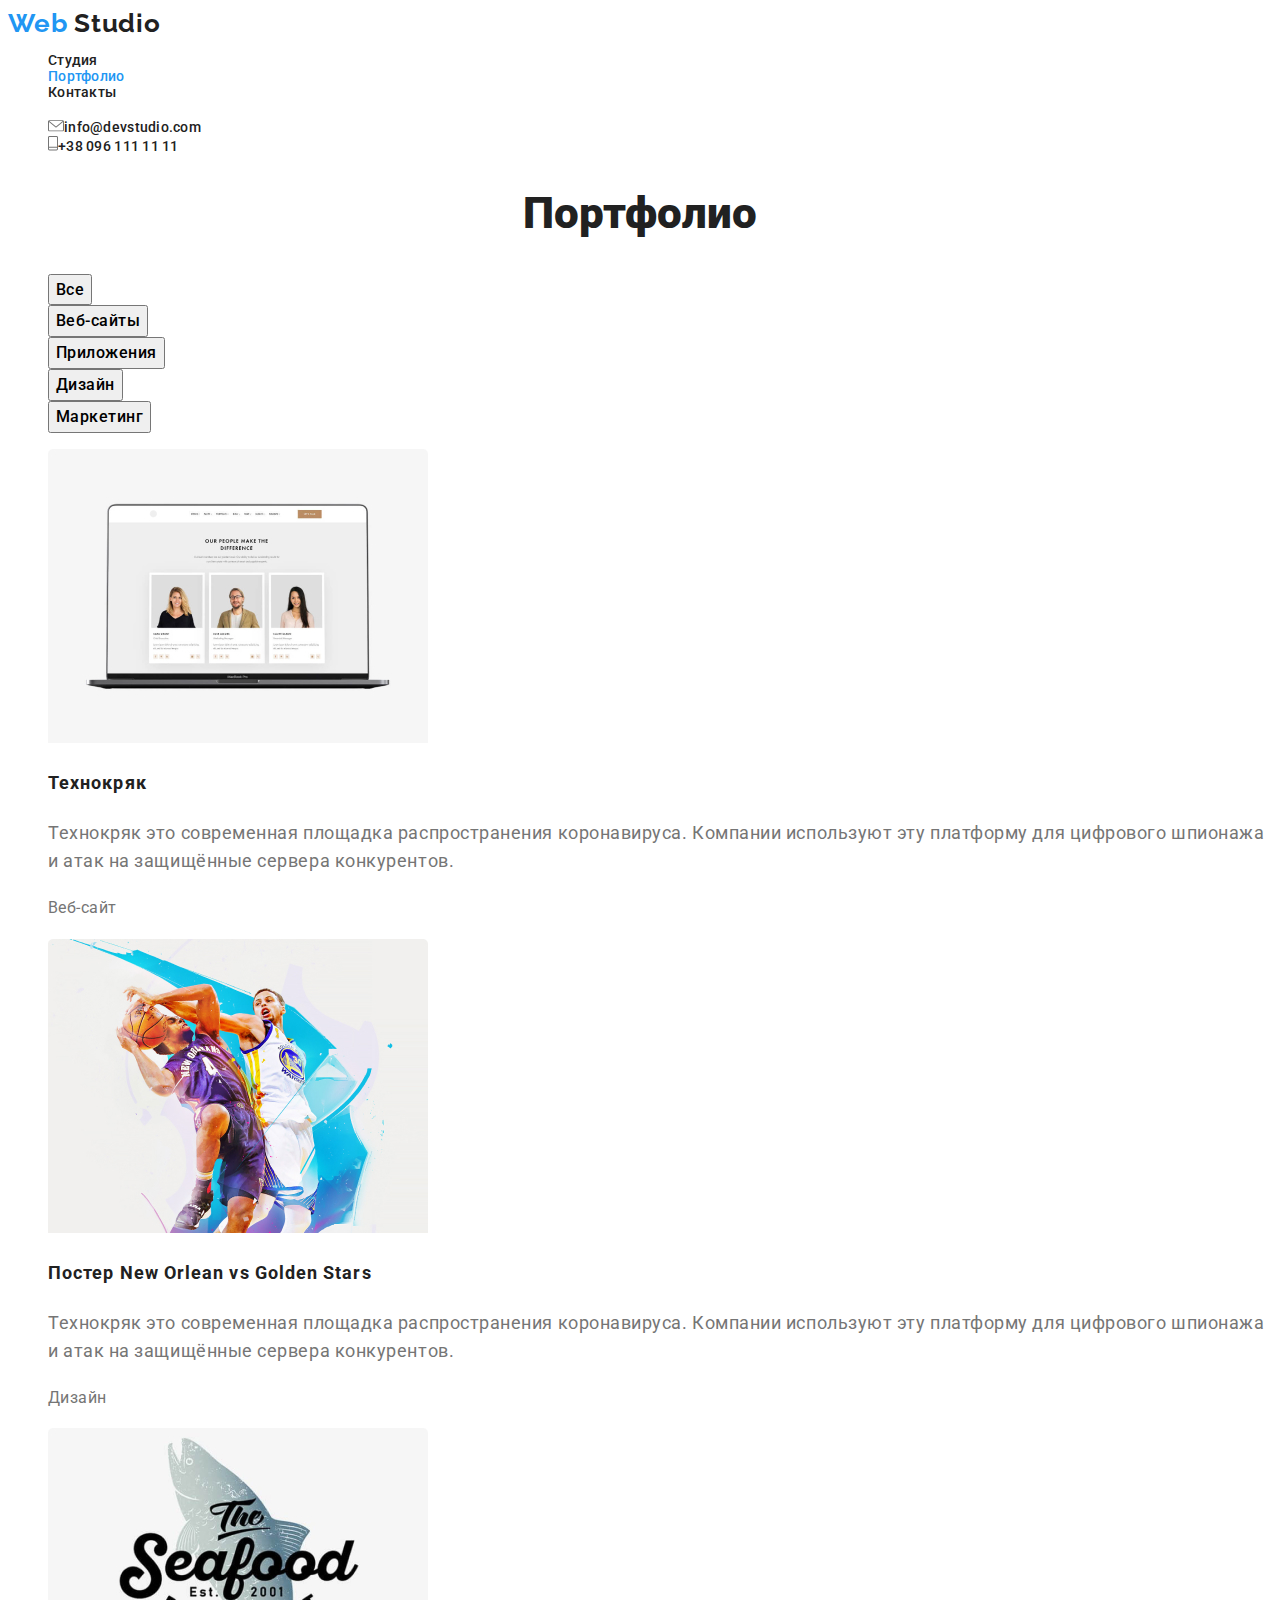
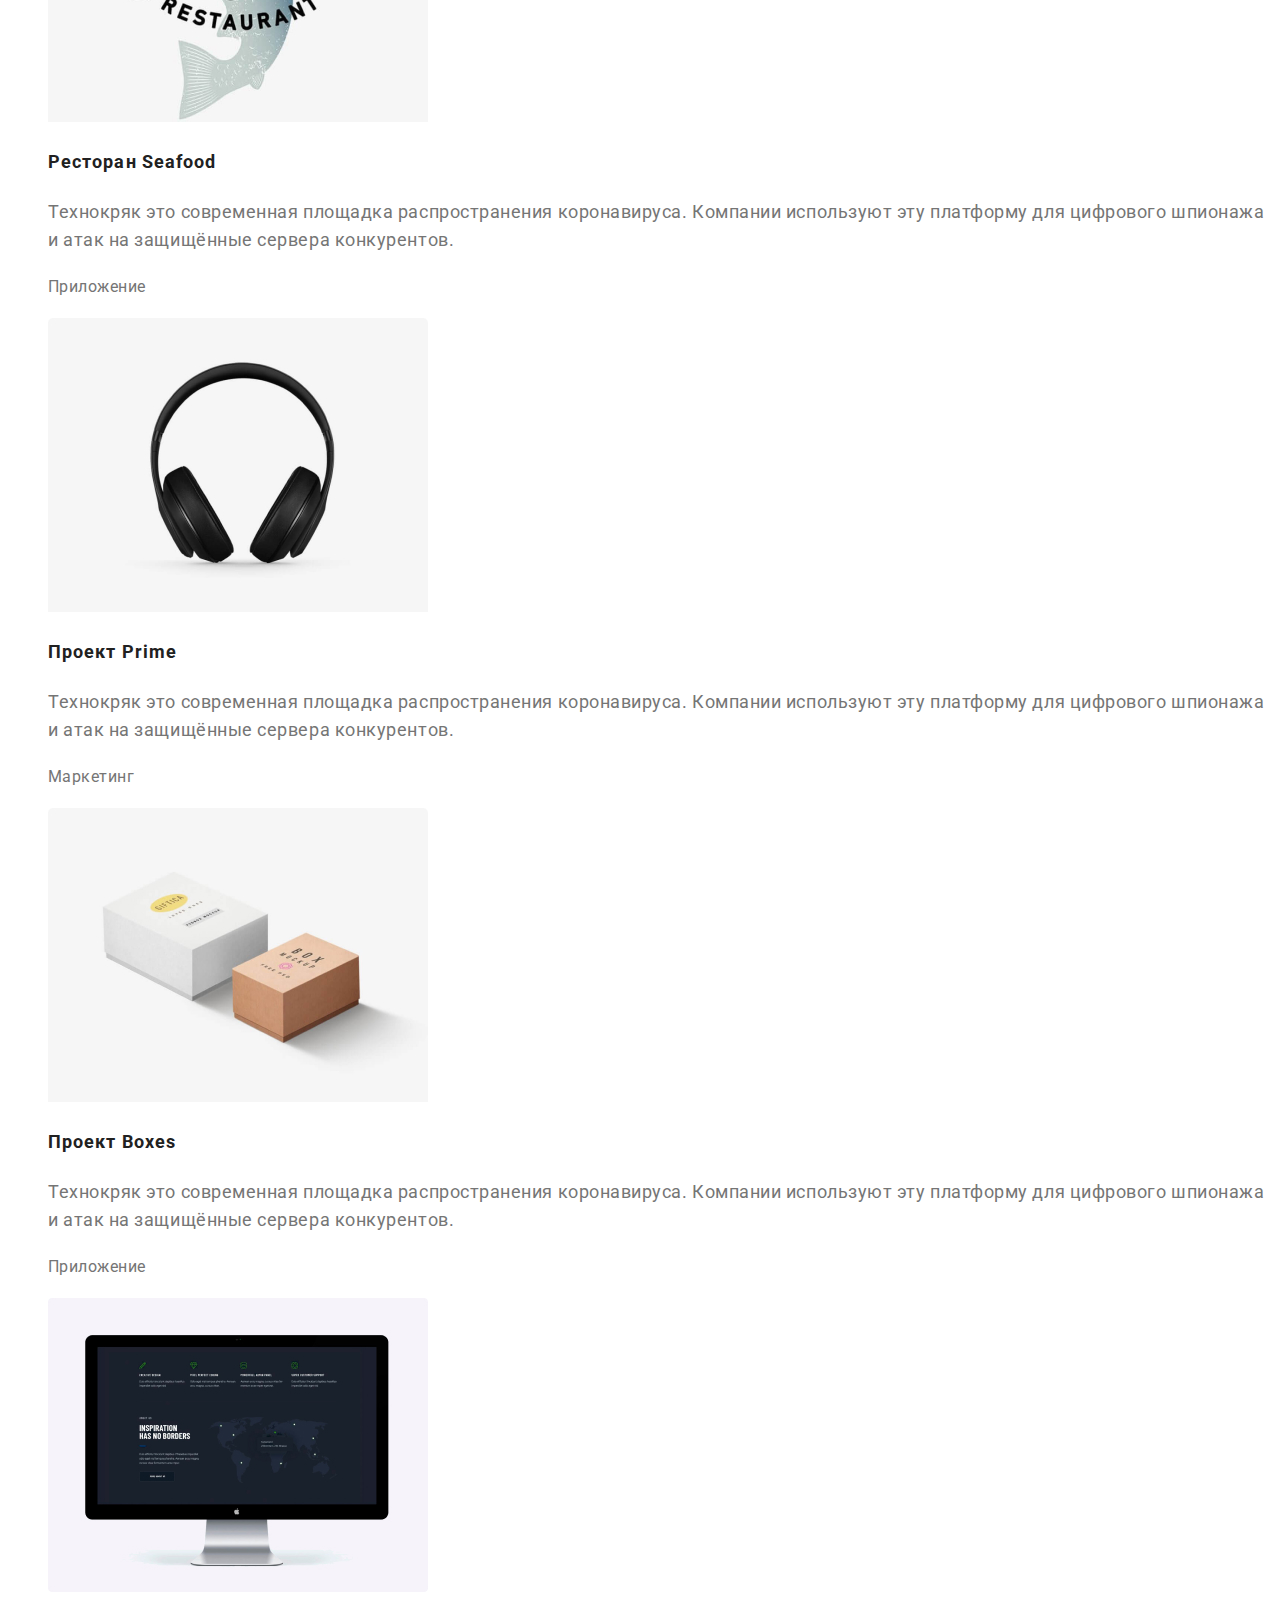
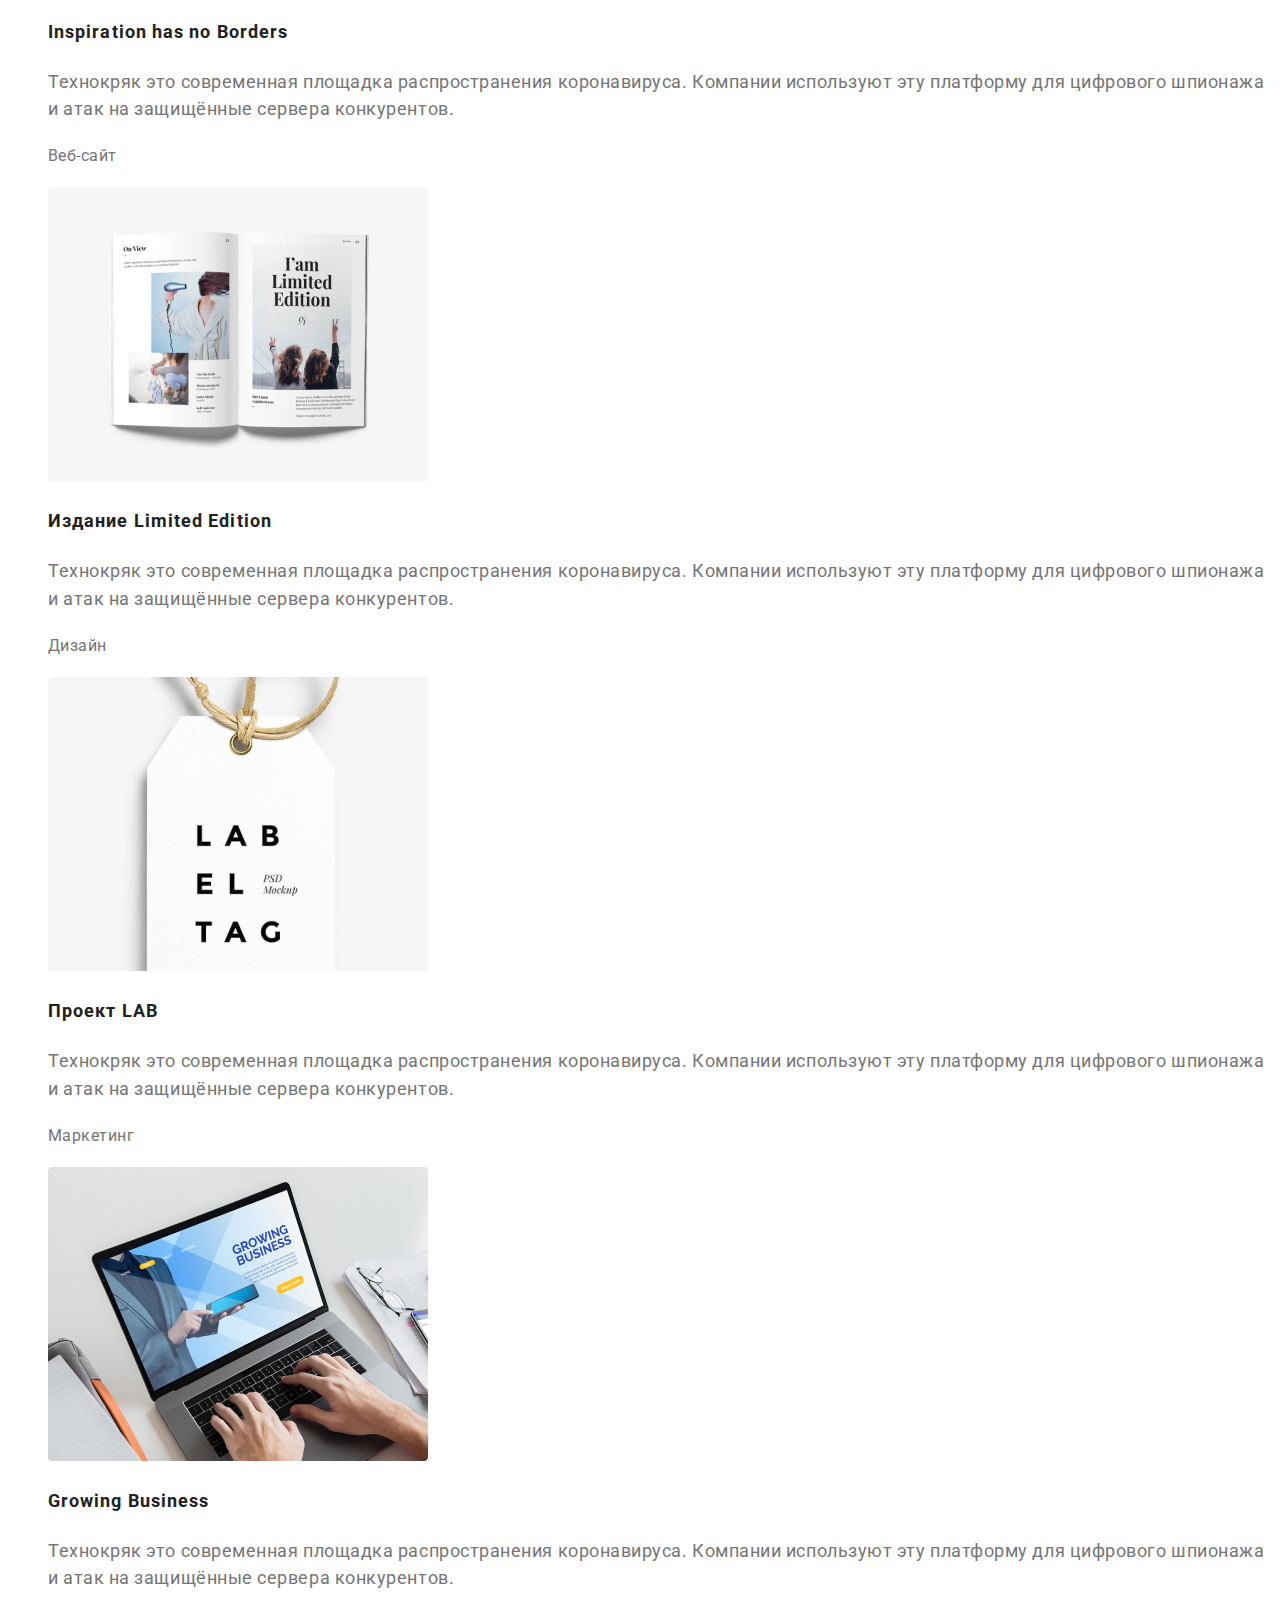
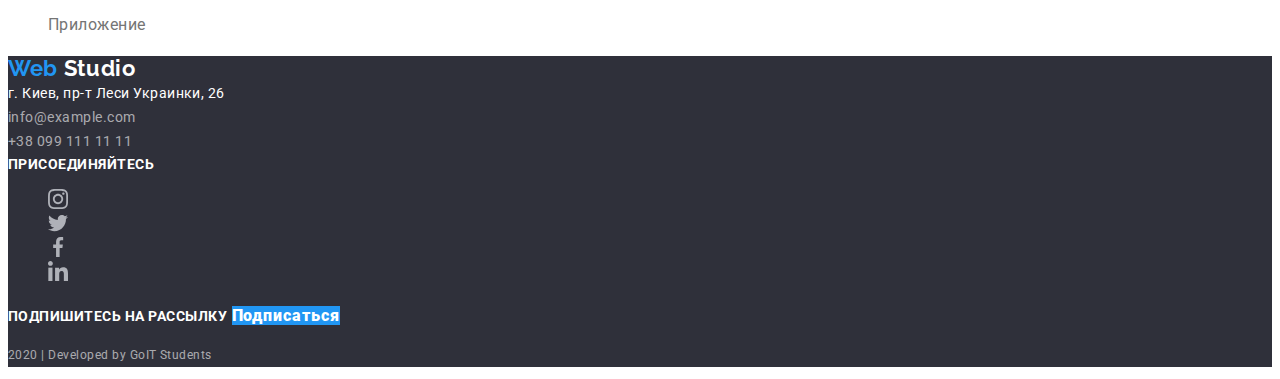
==== portfolio.html @ b10a9bbf "Created HM3" ====
<!DOCTYPE html>
<html lang="en">
  <head>
    <meta charset="UTF-8" />
    <meta name="viewport" content="width=device-width, initial-scale=1.0" />
    <title>Portfolio</title>
    <link
      href="https://fonts.googleapis.com/css2?family=Raleway:wght@700&family=Roboto:wght@500;700;900&display=swap"
      rel="stylesheet"
    />
    <link rel="stylesheet" href="css/styles.css" />
  </head>
  <body>
    <!--Header-->
    <header class="header">
      <!--Navigation-->
      <nav>
        <a href="" class="logo main"><span>Web</span> Studio</a>
        <ul class="site-nav">
          <li><a href="./index.html">Студия</a></li>
          <li><a href="" class="link current">Портфолио</a></li>
          <li><a href="">Контакты</a></li>
        </ul>
      </nav>
      <ul class="connection">
        <li>
          <img src="./images/envelope.svg" alt="" /><a
            href="mailto:http://info@devstudio.com"
            >info@devstudio.com</a
          >
        </li>
        <li>
          <img src="./images/phone.svg" alt="" /><a href="tel:+380961111111"
            >+38 096 111 11 11</a
          >
        </li>
      </ul>
    </header>
    <!--Main-->
    <main>
      <section>
        <h1 class="main-name">Портфолио</h1>
        <ul class="buttons">
          <li><button type="button">Все</button></li>
          <li><button type="button">Веб-сайты</button></li>
          <li><button type="button">Приложения</button></li>
          <li><button type="button">Дизайн</button></li>
          <li><button type="button">Маркетинг</button></li>
        </ul>
        <!--Our projects-->
        <ul class="projects">
          <li>
            <a href="">
              <img src="./images/laptop.jpg" alt="laptop" />
              <h3>Технокряк</h3>
              <p class="second-paragraf">
                Технокряк это современная площадка распространения коронавируса.
                Компании используют эту платформу для цифрового шпионажа и атак
                на защищённые сервера конкурентов.
              </p>
              <p class="first-paragraf">Веб-сайт</p>
            </a>
          </li>
          <li>
            <a href=""
              ><img src="./images/basketboll.jpg" alt="basketboll" />
              <h3>Постер New Orlean vs Golden Stars</h3>
              <p class="second-paragraf">
                Технокряк это современная площадка распространения коронавируса.
                Компании используют эту платформу для цифрового шпионажа и атак
                на защищённые сервера конкурентов.
              </p>
              <p class="first-paragraf">Дизайн</p></a
            >
          </li>
          <li>
            <a href=""
              ><img src="./images/seafood.jpg" alt="seafood" />
              <h3>Ресторан Seafood</h3>
              <p class="second-paragraf">
                Технокряк это современная площадка распространения коронавируса.
                Компании используют эту платформу для цифрового шпионажа и атак
                на защищённые сервера конкурентов.
              </p>
              <p class="first-paragraf">Приложение</p></a
            >
          </li>
          <li>
            <a href=""
              ><img src="./images/headphone.jpg" alt="headphone" />
              <h3>Проект Prime</h3>
              <p class="second-paragraf">
                Технокряк это современная площадка распространения коронавируса.
                Компании используют эту платформу для цифрового шпионажа и атак
                на защищённые сервера конкурентов.
              </p>
              <p class="first-paragraf">Маркетинг</p></a
            >
          </li>
          <li>
            <a href=""
              ><img src="./images/boxes.jpg" alt="boxes" />
              <h3>Проект Boxes</h3>
              <p class="second-paragraf">
                Технокряк это современная площадка распространения коронавируса.
                Компании используют эту платформу для цифрового шпионажа и атак
                на защищённые сервера конкурентов.
              </p>
              <p class="first-paragraf">Приложение</p></a
            >
          </li>
          <li>
            <a href=""
              ><img src="./images/network.jpg" alt="network" />
              <h3>Inspiration has no Borders</h3>
              <p class="second-paragraf">
                Технокряк это современная площадка распространения коронавируса.
                Компании используют эту платформу для цифрового шпионажа и атак
                на защищённые сервера конкурентов.
              </p>
              <p class="first-paragraf">Веб-сайт</p></a
            >
          </li>
          <li>
            <a href=""
              ><img src="./images/book.jpg" alt="book" />
              <h3>Издание Limited Edition</h3>
              <p class="second-paragraf">
                Технокряк это современная площадка распространения коронавируса.
                Компании используют эту платформу для цифрового шпионажа и атак
                на защищённые сервера конкурентов.
              </p>
              <p class="first-paragraf">Дизайн</p></a
            >
          </li>
          <li>
            <a href=""
              ><img src="./images/label.jpg" alt="label" />
              <h3>Проект LAB</h3>
              <p class="second-paragraf">
                Технокряк это современная площадка распространения коронавируса.
                Компании используют эту платформу для цифрового шпионажа и атак
                на защищённые сервера конкурентов.
              </p>
              <p class="first-paragraf">Маркетинг</p></a
            >
          </li>
          <li>
            <a href=""
              ><img src="./images/desktop.jpg" alt="desktop" />
              <h3>Growing Business</h3>
              <p class="second-paragraf">
                Технокряк это современная площадка распространения коронавируса.
                Компании используют эту платформу для цифрового шпионажа и атак
                на защищённые сервера конкурентов.
              </p>
              <p class="first-paragraf">Приложение</p></a
            >
          </li>
        </ul>
      </section>
    </main>
    <!--Footer-->
    <footer>
      <div>
        <a href="" class="logo secondary"
          ><span>Web</span><span class="span"> Studio</span></a
        >
        <address>
          <a href="" class="address-first">г. Киев, пр-т Леси Украинки, 26</a
          ><br />
          <a href="" class="address-second">info@example.com</a><br />
          <a href="" class="address-second">+38 099 111 11 11</a>
        </address>
      </div>
      <div>
        <b>Присоединяйтесь</b>
        <ul>
          <li>
            <a href="" class="icon"
              ><img src="./images/instagram2.svg" alt="Instagram"
            /></a>
          </li>
          <li>
            <a href="" class="icon"
              ><img src="./images/twitter1.svg" alt="Twitter"
            /></a>
          </li>
          <li>
            <a href="" class="icon"
              ><img src="./images/facebook1.svg" alt="Facebook"
            /></a>
          </li>
          <li>
            <a href="" class="icon"
              ><img src="./images/linkedin1.svg" alt="in"
            /></a>
          </li>
        </ul>
      </div>
      <div>
        <b>Подпишитесь на рассылку</b>
        <a href="" class="buttom primary">Подписаться</a>
      </div>
      <p class="goit">2020 | Developed by GoIT Students</p>
    </footer>
  </body>
</html>
---- css/styles.css ----
:root {
  --color-of-main-text: #212121;
  --color-of-second-text: #757575;
  --akcent: #2196f3;
  --white-color: #ffffff;
  --developed-by: rgba(255, 255, 255, 0.4);
  --second-color-background: #f5f4fa;
  --secondary-buttom-background: #f5f4fa;
  --background-footer: #2f303a;
  --footer-text: rgba(255, 255, 255, 0.6);
}

/* color of main text #212121; */
/* color of the second text #757575; */
/* white color #ffffff; */
/* akcent #2196F3; */
/* developed by rgba(255, 255, 255, 0.4); */
/* the second color of background #F5F4FA; */

/*body*/
body {
  color: var(--color-of-second-text);
  background-color: var(--white-color);
  font-family: roboto, sans-serif;
}
ul {
  list-style: none;
}
a {
  text-decoration: none;
}

/*logo*/
.logo {
  color: var(--color-of-main-text);
  font-family: Raleway, sans-serif;
  letter-spacing: 0.03em;
  font-weight: bold;
}
.logo.main {
  font-size: 26px;
  line-height: 1.19;
}
.logo.secondary {
  font-size: 22px;
  line-height: 1.18;
}
span {
  color: var(--akcent);
}
.span {
  color: var(--white-color);
}

/* navigtion */
.site-nav a {
  color: var(--color-of-main-text);
}
.site-nav {
  font-weight: 500;
  font-size: 14px;
  letter-spacing: 0.02em;
  line-height: 1.14;
}
.site-nav a:hover,
.site-nav a:focus {
  color: var(--akcent);
}
.site-nav .link.current {
  color: var(--akcent);
}

.connection a {
  color: var(--color-of-main-text);
  font-weight: 500;
  font-size: 14px;
  letter-spacing: 0.02em;
  line-height: 1.14;
}
.connection a:hover,
.connection a:focus {
  color: var(--akcent);
}
/* main part */

.section.advantages .section-title {
  color: var(--color-of-main-text);
  font-weight: bold;
  font-size: 14px;
  line-height: 1.14;
  letter-spacing: 0.03em;
  text-transform: uppercase;
}
.section.advantage,
.section.feathure,
.section.team,
.section.clients,
footer {
  letter-spacing: 0.03em;
}
.section.advantages p {
  font-weight: normal;
  font-size: 14px;
  line-height: 1.71;
  letter-spacing: 0.03em;
}
/* banner */

.banner {
  text-align: center;
  color: var(--color-of-main-text);
  letter-spacing: 0.06em;
}
.banner-title {
  font-weight: 900;
  font-size: 44px;
  line-height: 1.36;
}
/* buttom */
.buttom.primary {
  color: var(--white-color);
  background-color: var(--akcent);
  letter-spacing: 0.06em;
  font-weight: 900;
  font-size: 16px;
  line-height: 1.87;
}
button:hover,
button:focus {
  color: var(--white-color);
  background-color: var(--akcent);
}
button {
  font-family: roboto, sans-serif;
  letter-spacing: 0.03em;
  font-weight: 500;
  font-size: 16px;
  line-height: 1.62;
}

.icon:hover,
.icon:focus {
  background-color: var(--akcent);
}

.feathure h2 {
  text-align: center;
}
.team h2 {
  text-align: center;
}
.clients h2 {
  text-align: center;
}

/*In general hear shold have been the second page*/
.projects h3,
h1 {
  color: var(--color-of-main-text);
}
.projects p {
  color: var(--color-of-second-text);
}
.first-paragraf {
  font-weight: normal;
  font-size: 16px;
  line-height: 1.87;
  letter-spacing: 0.03em;
}
.second-paragraf {
  font-weight: normal;
  font-size: 18px;
  line-height: 1.55;
  letter-spacing: 0.03em;
}
.projects h3 {
  font-weight: bold;
  font-size: 18px;
  line-height: 2;
  letter-spacing: 0.06em;
}
.section.feathure .section-title {
  color: var(--color-of-main-text);
  font-weight: bold;
  font-size: 36px;
  line-height: 1.16;
  letter-spacing: 0.03em;
}
.section.feathure p {
  font-weight: bold;
  font-size: 14px;
  line-height: 1.14;
  text-transform: uppercase;
}
.section.team {
  background-color: var(--second-color-background);
}
.section.team .section-title {
  font-weight: bold;
  font-size: 36px;
  line-height: 1.16;
  color: var(--color-of-main-text);
}
.section.team .own-name {
  font-weight: 500;
  font-size: 16px;
  line-height: 1.18;
  letter-spacing: 0.03em;
  color: var(--color-of-main-text);
}
.section.team .own-skills {
  font-weight: normal;
  font-size: 16px;
  line-height: 1.18;
}
.section.clients .section-title {
  font-weight: bold;
  font-size: 36px;
  line-height: 1.16;
  color: var(--color-of-main-text);
}
address {
  font-weight: normal;
  font-size: 14px;
  line-height: 1.71;
  font-style: normal;
  color: var(--footer-text);
}
address .address-first {
  color: var(--white-color);
}
address .address-second {
  color: var(--footer-text);
}
div b {
  font-size: 14px;
  line-height: 1.14;
  color: var(--white-color);
  text-transform: uppercase;
}
.goit {
  font-weight: normal;
  font-size: 12px;
  line-height: 2;
  color: var(--footer-text);
}
.main-name {
  font-weight: 900;
  font-size: 44px;
  line-height: 1.36;
  text-align: center;
}
footer {
  background-color: var(--background-footer);
}
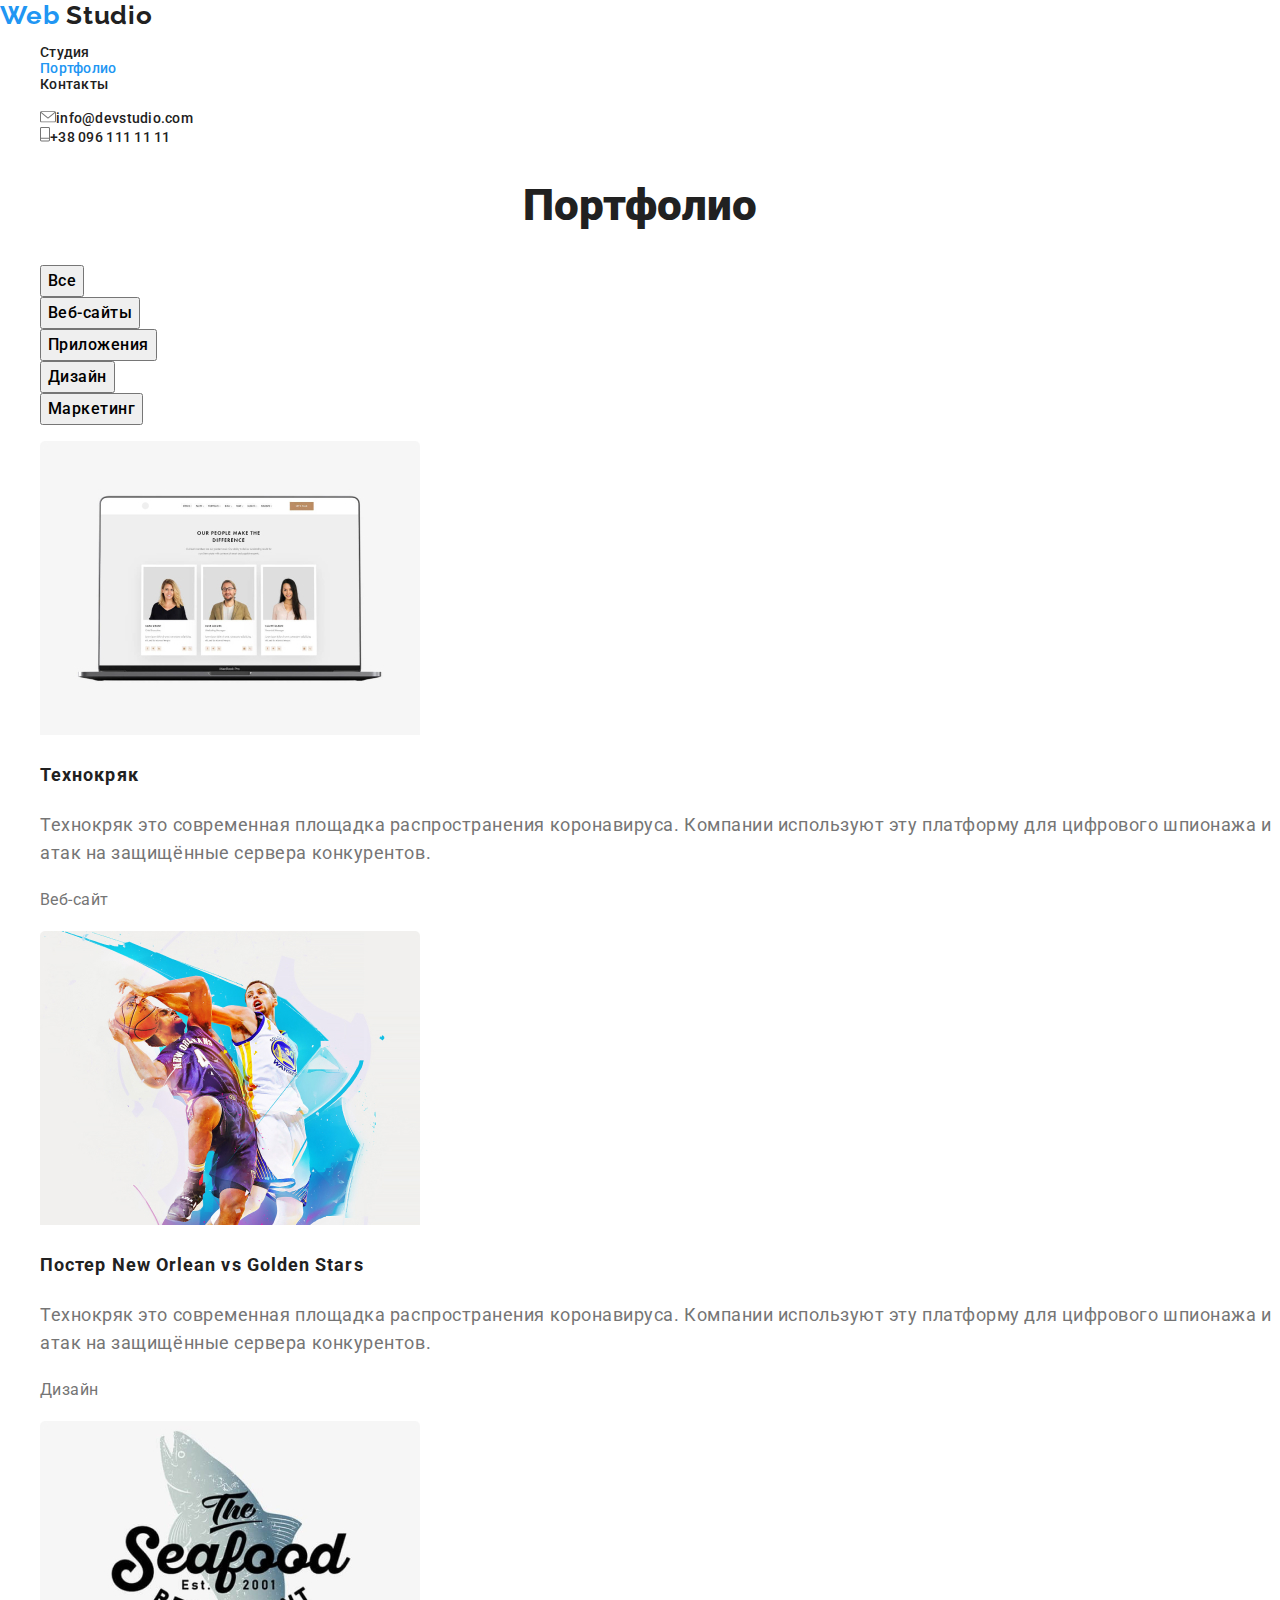
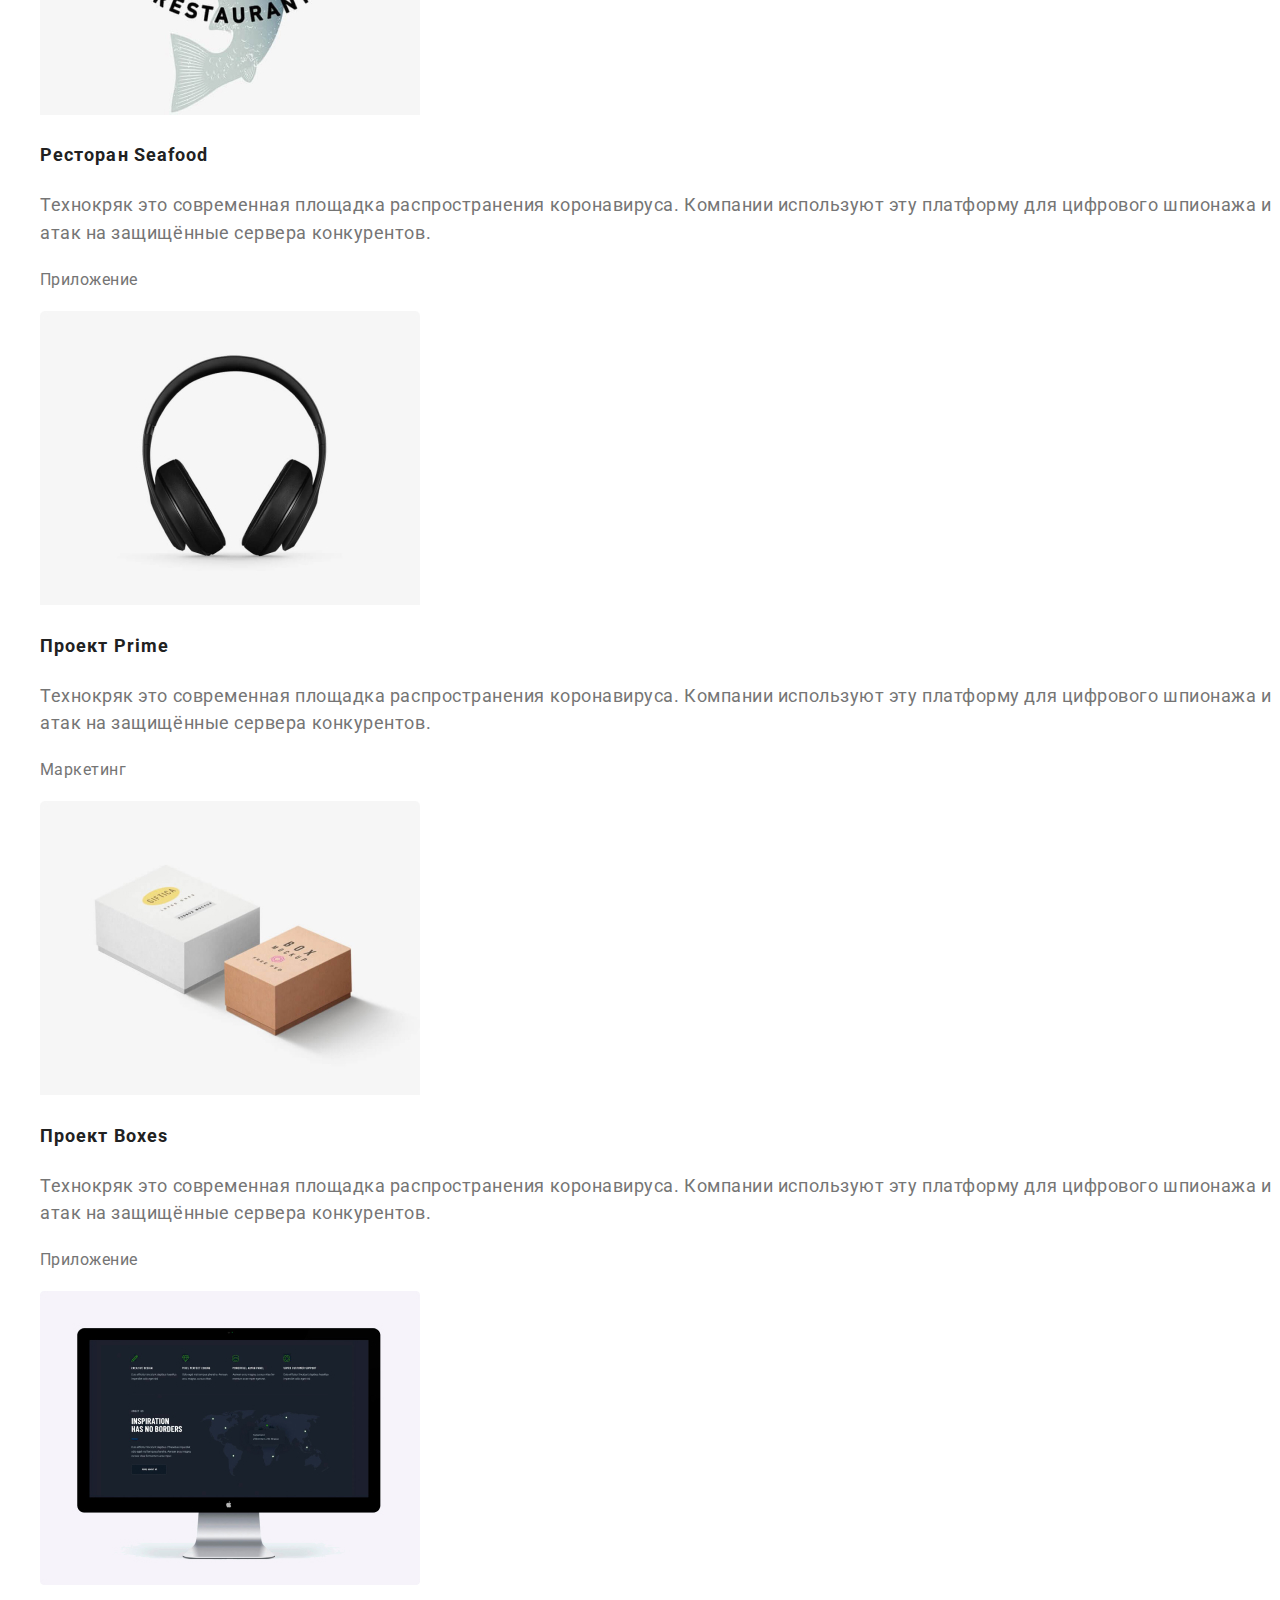
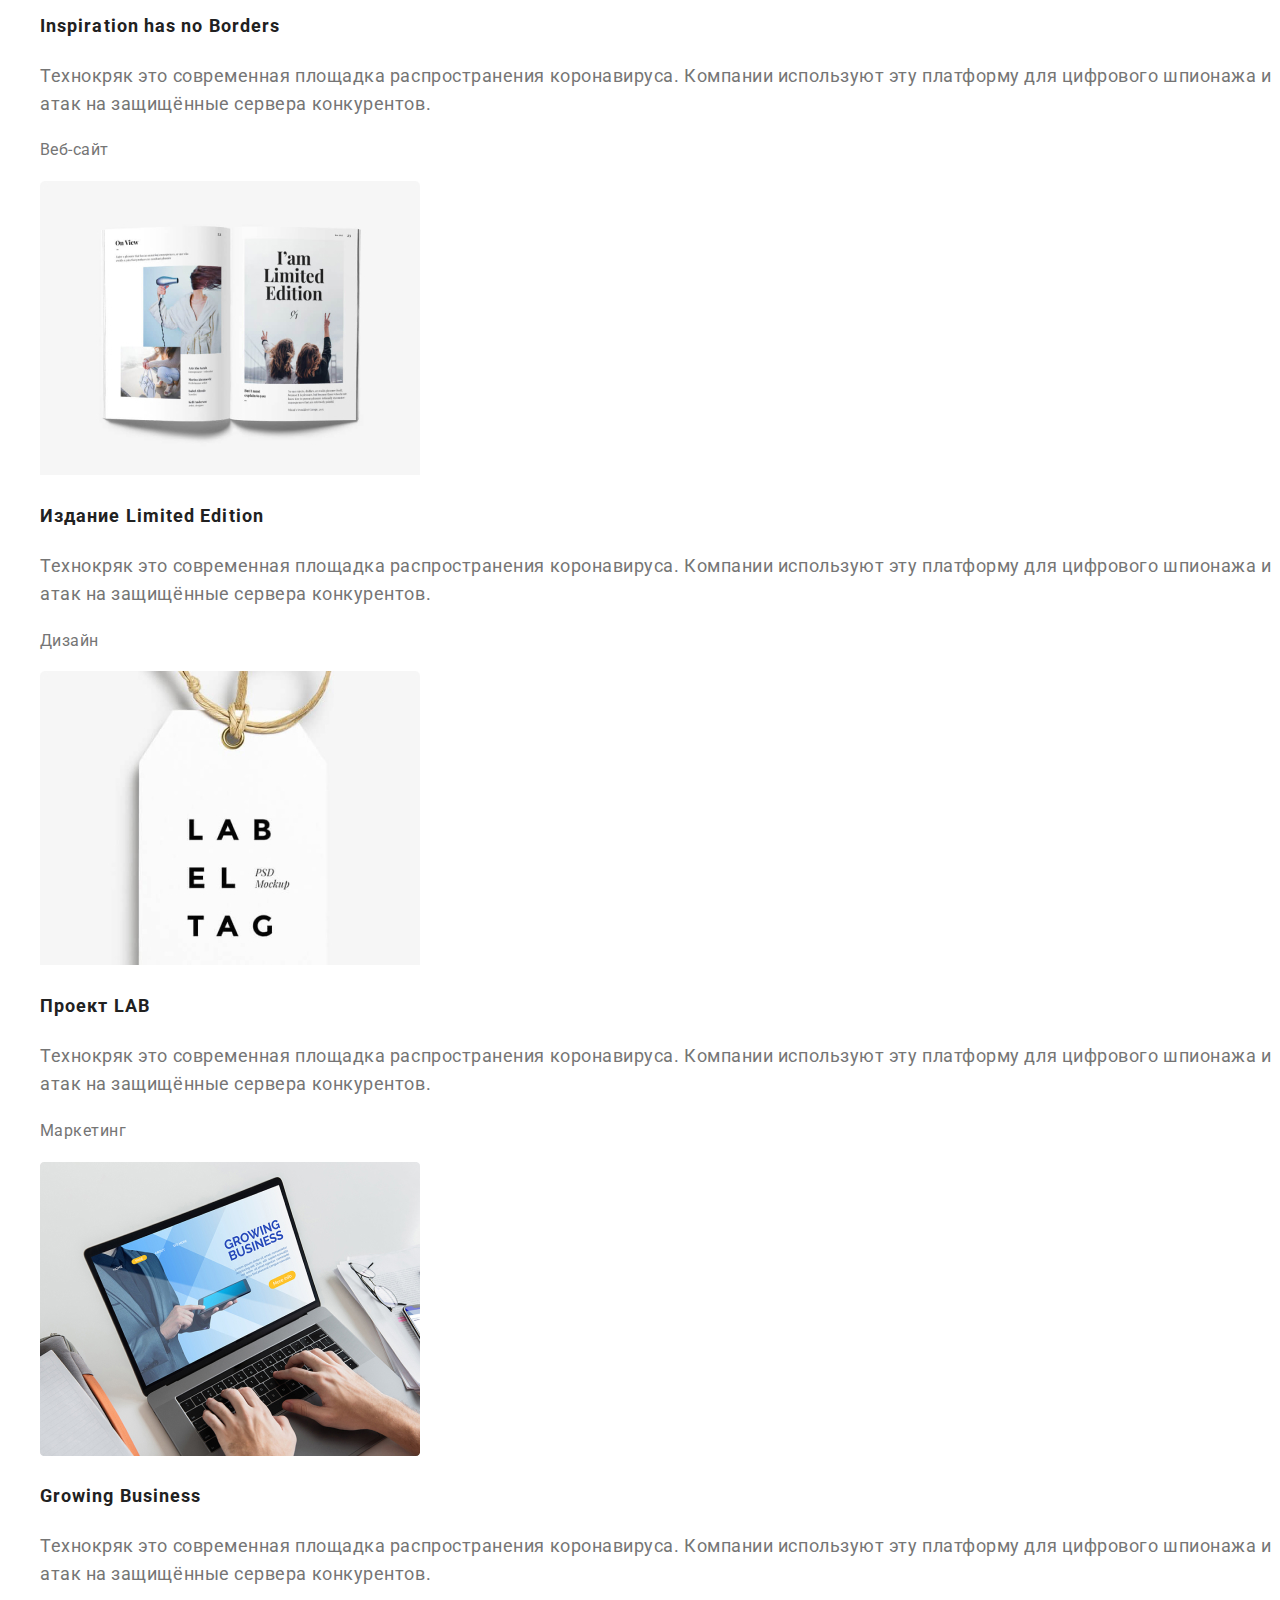
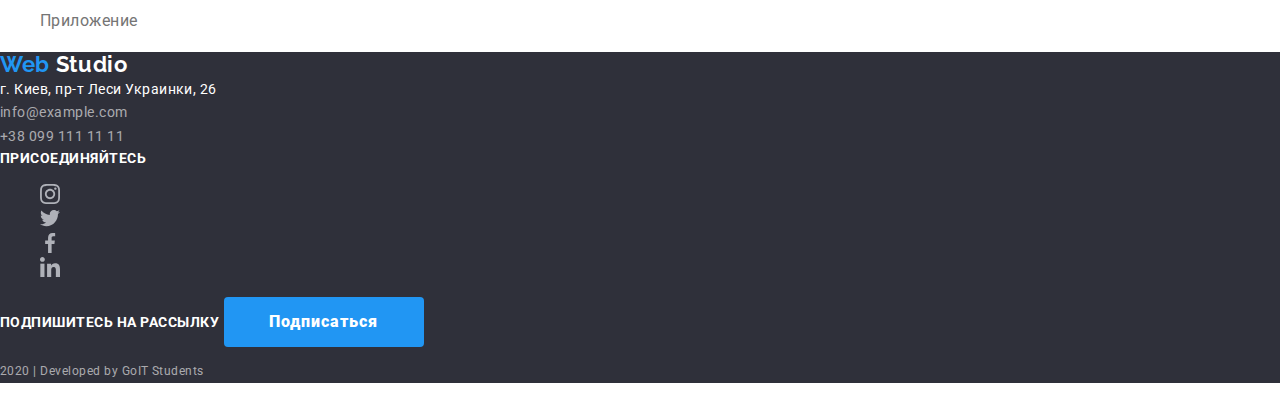
==== commit 117cd225: "Adding margin auto" ====
--- a/portfolio.html
+++ b/portfolio.html
@@ -7,6 +7,10 @@
     <link
       href="https://fonts.googleapis.com/css2?family=Raleway:wght@700&family=Roboto:wght@500;700;900&display=swap"
       rel="stylesheet"
+    />
+    <link
+      rel="stylesheet"
+      href="https://cdnjs.cloudflare.com/ajax/libs/modern-normalize/0.6.0/modern-normalize.min.css"
     />
     <link rel="stylesheet" href="css/styles.css" />
   </head>
--- a/css/styles.css
+++ b/css/styles.css
@@ -17,11 +17,35 @@
 /* developed by rgba(255, 255, 255, 0.4); */
 /* the second color of background #F5F4FA; */
 
+/* Making border-box type of box model*/
+html {
+  box-sizing: border-box;
+}
+*,
+*::before,
+*::after {
+  box-sizing: inherit;
+}
+/*header li {
+  display: inline-block;
+  margin-right: 10px;
+}*/
+
+.container {
+  margin-left: auto;
+  margin-right: auto;
+  padding-left: 15px;
+  padding-right: 15px;
+  width: 1230px;
+  outline: 2px solid tomato;
+}
 /*body*/
 body {
   color: var(--color-of-second-text);
   background-color: var(--white-color);
   font-family: roboto, sans-serif;
+
+  margin: 0px;
 }
 ul {
   list-style: none;
@@ -123,7 +147,14 @@
   letter-spacing: 0.06em;
   font-weight: 900;
   font-size: 16px;
+  text-align: center;
   line-height: 1.87;
+  border-radius: 4px;
+  padding: 10px 32px;
+  display: inline-block;
+  min-width: 200px;
+
+  outline: 2 px solid tomato;
 }
 button:hover,
 button:focus {
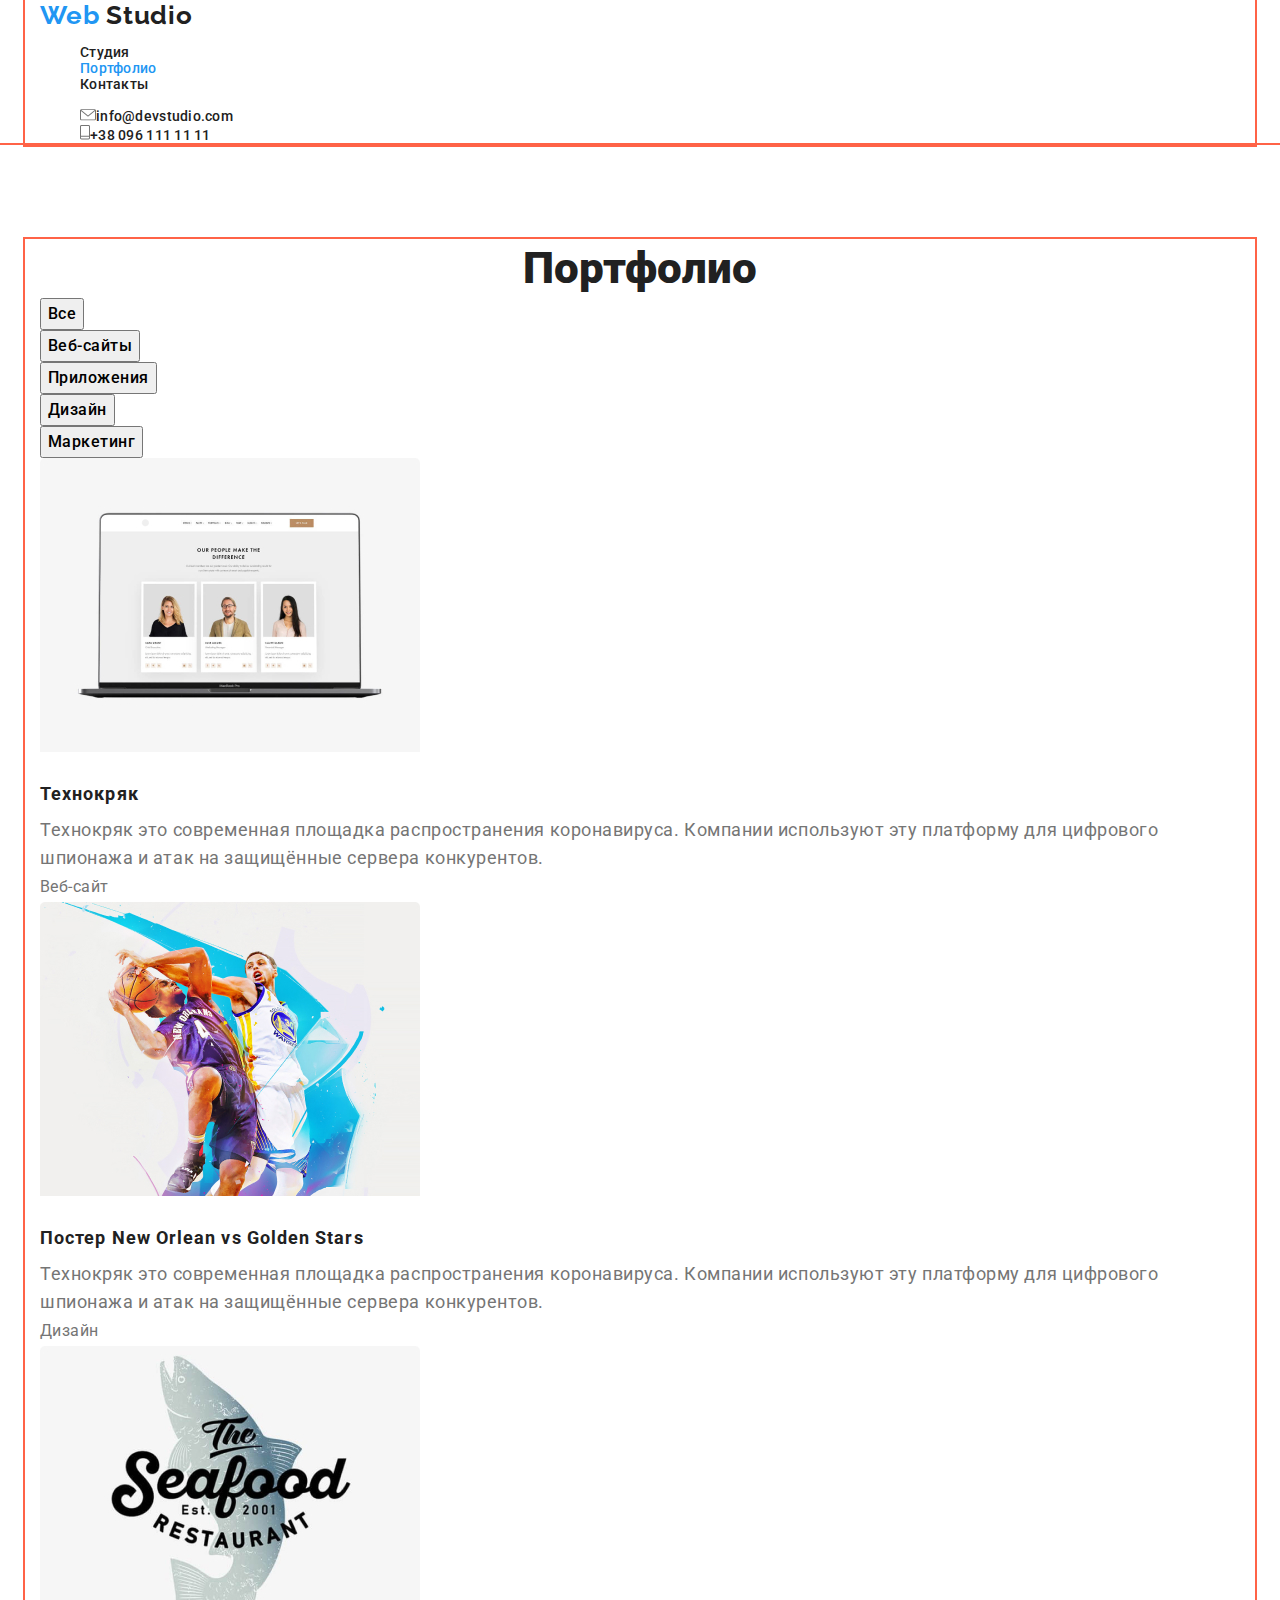
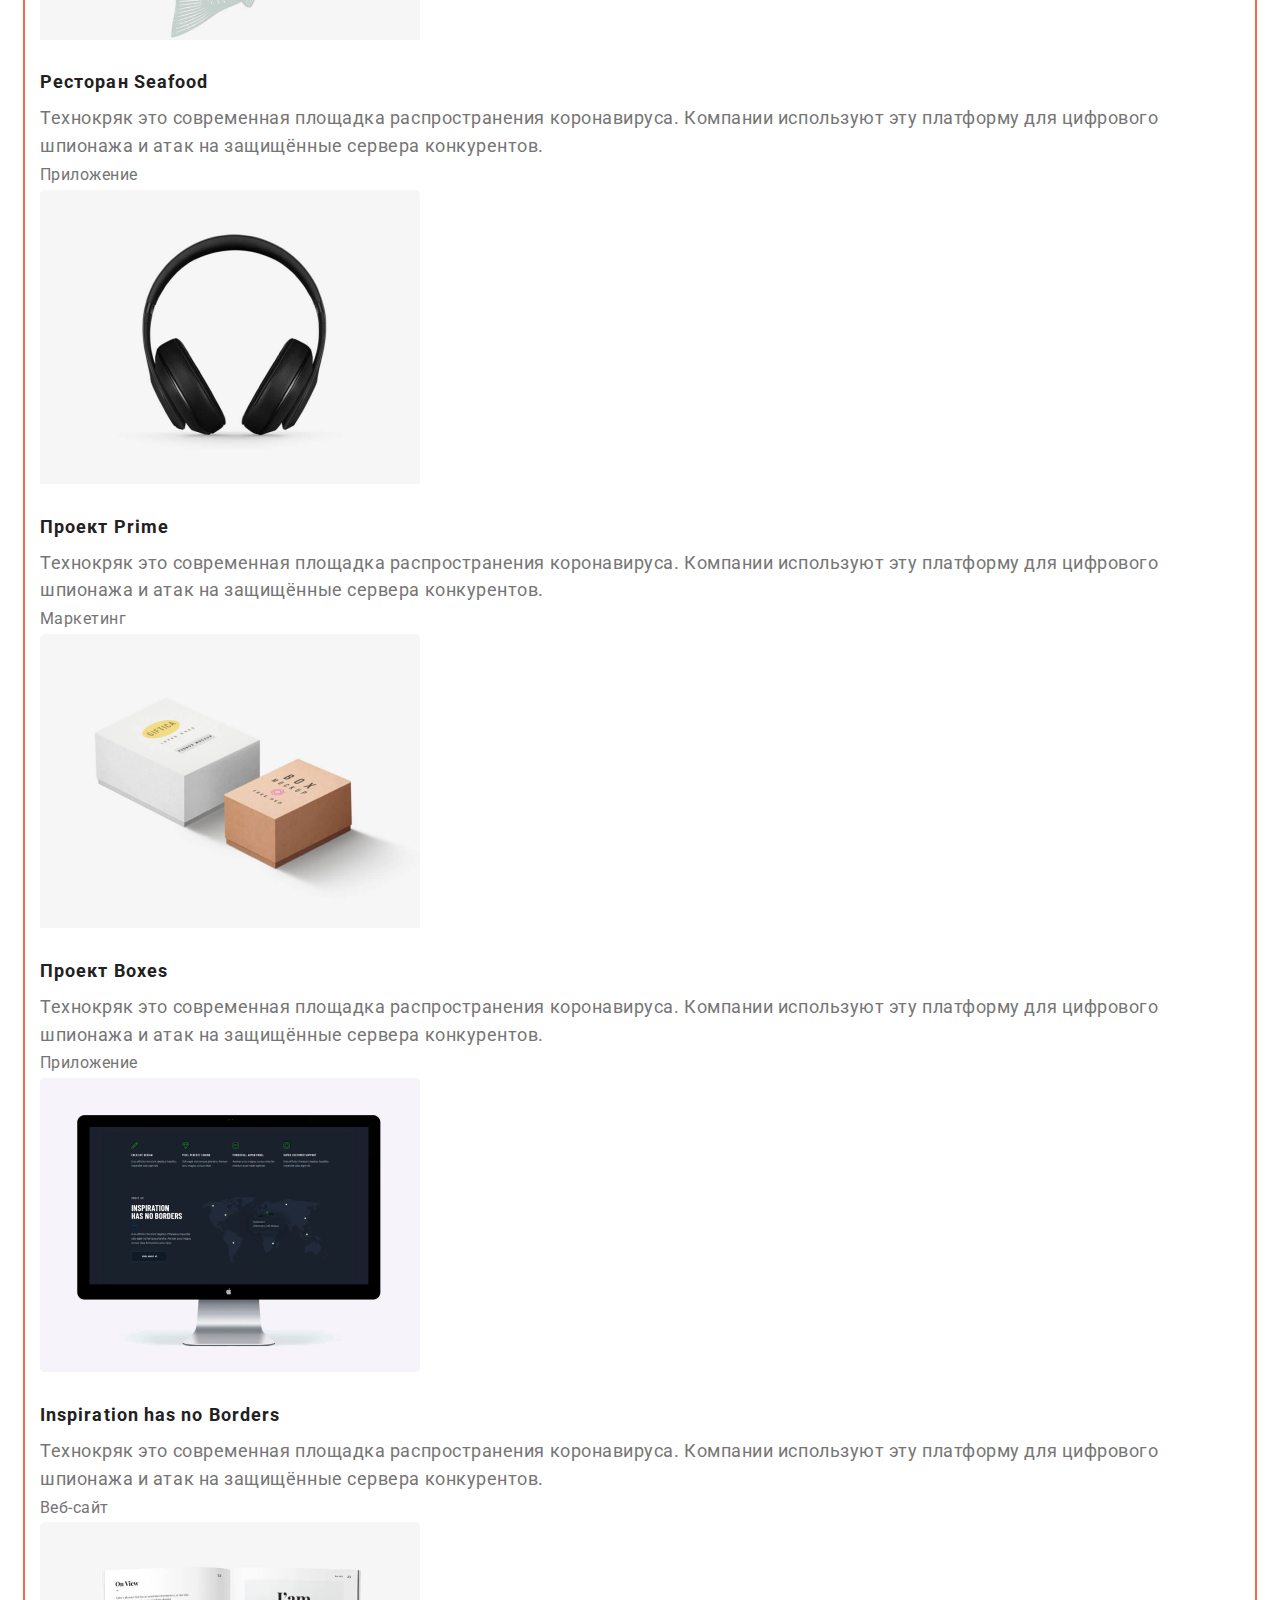
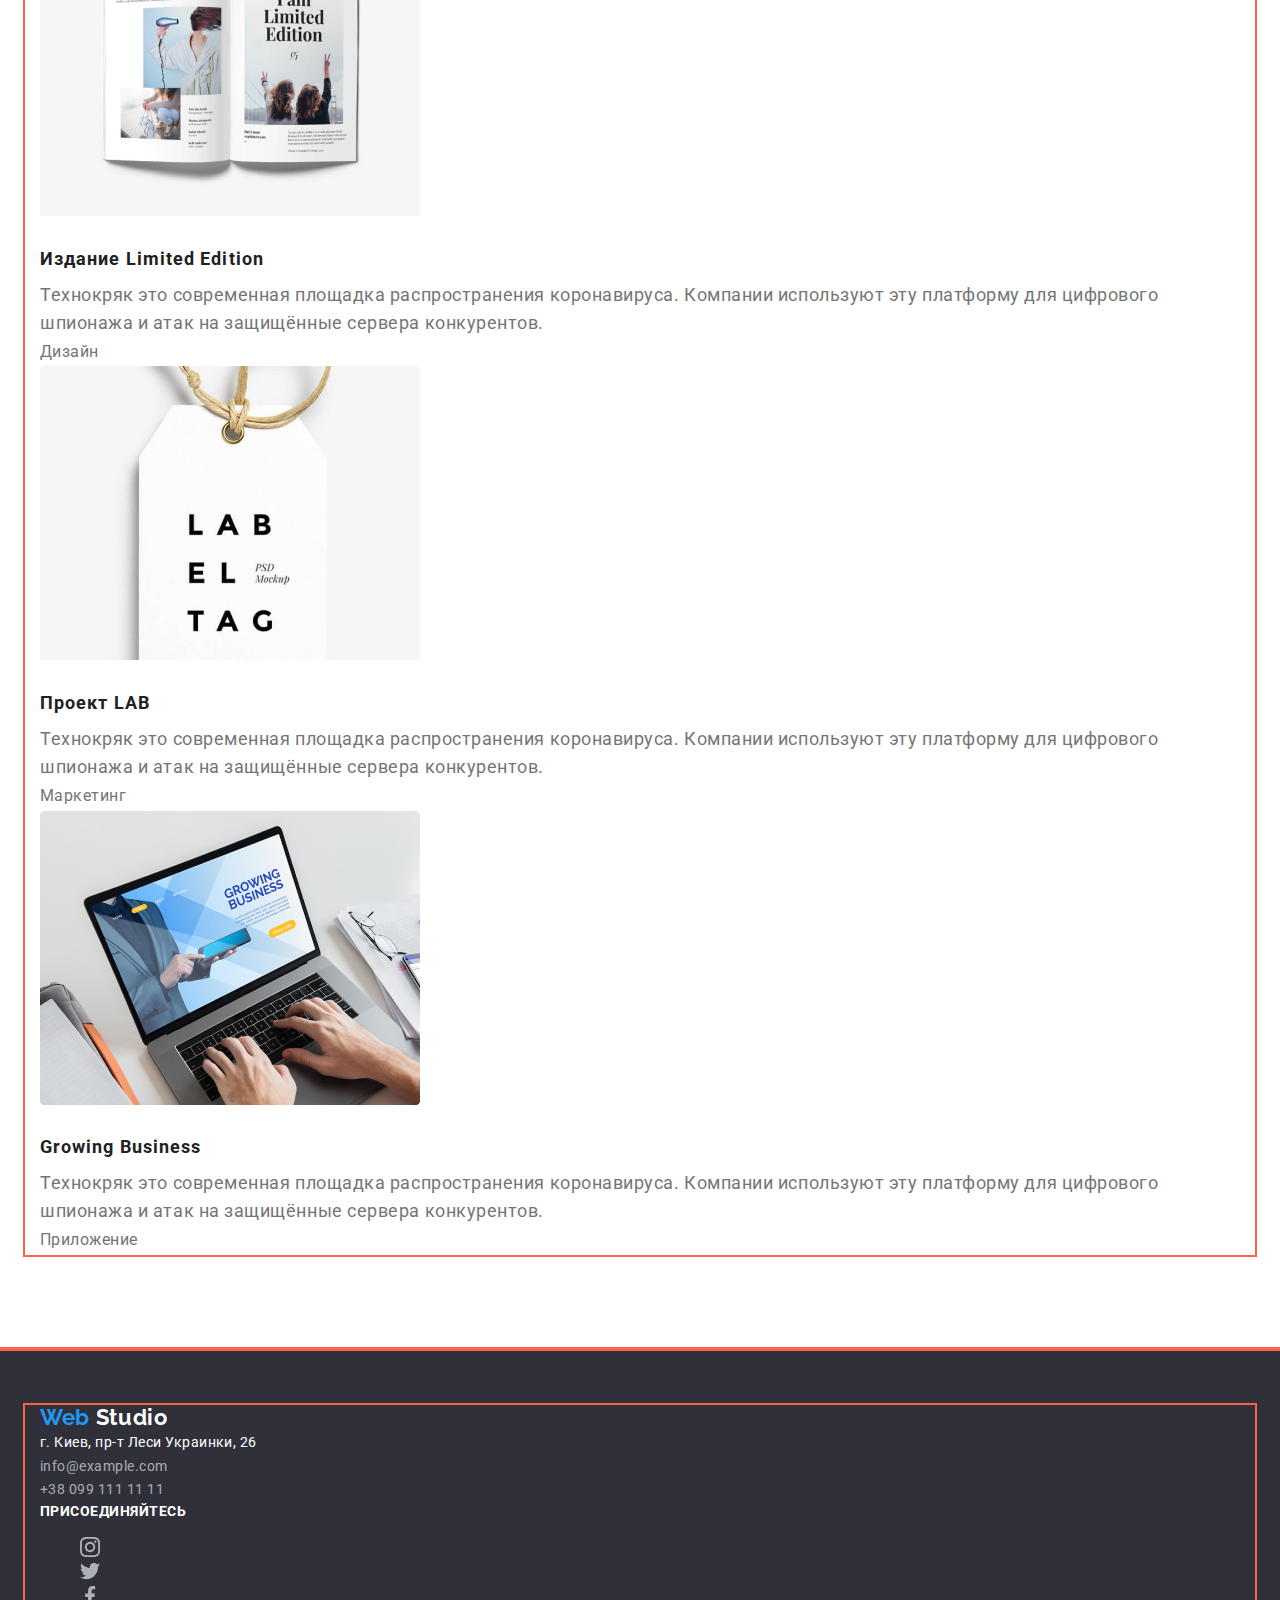
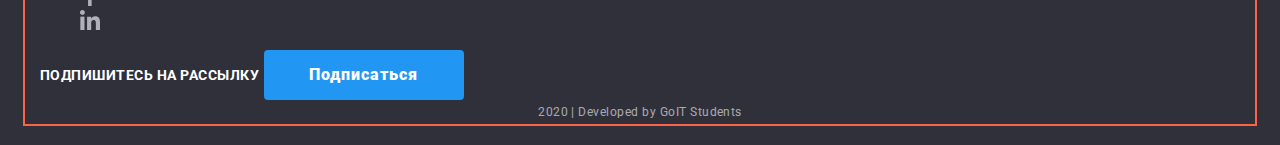
==== commit f5928083: "Well done))" ====
--- a/portfolio.html
+++ b/portfolio.html
@@ -18,195 +18,201 @@
     <!--Header-->
     <header class="header">
       <!--Navigation-->
-      <nav>
-        <a href="" class="logo main"><span>Web</span> Studio</a>
-        <ul class="site-nav">
-          <li><a href="./index.html">Студия</a></li>
-          <li><a href="" class="link current">Портфолио</a></li>
-          <li><a href="">Контакты</a></li>
+      <div class="container">
+        <nav>
+          <a href="" class="logo main"><span>Web</span> Studio</a>
+          <ul class="site-nav">
+            <li><a href="./index.html">Студия</a></li>
+            <li><a href="" class="link current">Портфолио</a></li>
+            <li><a href="">Контакты</a></li>
+          </ul>
+        </nav>
+        <ul class="connection">
+          <li>
+            <img src="./images/envelope.svg" alt="" /><a
+              href="mailto:http://info@devstudio.com"
+              >info@devstudio.com</a
+            >
+          </li>
+          <li>
+            <img src="./images/phone.svg" alt="" /><a href="tel:+380961111111"
+              >+38 096 111 11 11</a
+            >
+          </li>
         </ul>
-      </nav>
-      <ul class="connection">
-        <li>
-          <img src="./images/envelope.svg" alt="" /><a
-            href="mailto:http://info@devstudio.com"
-            >info@devstudio.com</a
-          >
-        </li>
-        <li>
-          <img src="./images/phone.svg" alt="" /><a href="tel:+380961111111"
-            >+38 096 111 11 11</a
-          >
-        </li>
-      </ul>
+      </div>
     </header>
     <!--Main-->
     <main>
-      <section>
-        <h1 class="main-name">Портфолио</h1>
-        <ul class="buttons">
-          <li><button type="button">Все</button></li>
-          <li><button type="button">Веб-сайты</button></li>
-          <li><button type="button">Приложения</button></li>
-          <li><button type="button">Дизайн</button></li>
-          <li><button type="button">Маркетинг</button></li>
-        </ul>
-        <!--Our projects-->
-        <ul class="projects">
-          <li>
-            <a href="">
-              <img src="./images/laptop.jpg" alt="laptop" />
-              <h3>Технокряк</h3>
-              <p class="second-paragraf">
-                Технокряк это современная площадка распространения коронавируса.
-                Компании используют эту платформу для цифрового шпионажа и атак
-                на защищённые сервера конкурентов.
-              </p>
-              <p class="first-paragraf">Веб-сайт</p>
-            </a>
-          </li>
-          <li>
-            <a href=""
-              ><img src="./images/basketboll.jpg" alt="basketboll" />
-              <h3>Постер New Orlean vs Golden Stars</h3>
-              <p class="second-paragraf">
-                Технокряк это современная площадка распространения коронавируса.
-                Компании используют эту платформу для цифрового шпионажа и атак
-                на защищённые сервера конкурентов.
-              </p>
-              <p class="first-paragraf">Дизайн</p></a
-            >
-          </li>
-          <li>
-            <a href=""
-              ><img src="./images/seafood.jpg" alt="seafood" />
-              <h3>Ресторан Seafood</h3>
-              <p class="second-paragraf">
-                Технокряк это современная площадка распространения коронавируса.
-                Компании используют эту платформу для цифрового шпионажа и атак
-                на защищённые сервера конкурентов.
-              </p>
-              <p class="first-paragraf">Приложение</p></a
-            >
-          </li>
-          <li>
-            <a href=""
-              ><img src="./images/headphone.jpg" alt="headphone" />
-              <h3>Проект Prime</h3>
-              <p class="second-paragraf">
-                Технокряк это современная площадка распространения коронавируса.
-                Компании используют эту платформу для цифрового шпионажа и атак
-                на защищённые сервера конкурентов.
-              </p>
-              <p class="first-paragraf">Маркетинг</p></a
-            >
-          </li>
-          <li>
-            <a href=""
-              ><img src="./images/boxes.jpg" alt="boxes" />
-              <h3>Проект Boxes</h3>
-              <p class="second-paragraf">
-                Технокряк это современная площадка распространения коронавируса.
-                Компании используют эту платформу для цифрового шпионажа и атак
-                на защищённые сервера конкурентов.
-              </p>
-              <p class="first-paragraf">Приложение</p></a
-            >
-          </li>
-          <li>
-            <a href=""
-              ><img src="./images/network.jpg" alt="network" />
-              <h3>Inspiration has no Borders</h3>
-              <p class="second-paragraf">
-                Технокряк это современная площадка распространения коронавируса.
-                Компании используют эту платформу для цифрового шпионажа и атак
-                на защищённые сервера конкурентов.
-              </p>
-              <p class="first-paragraf">Веб-сайт</p></a
-            >
-          </li>
-          <li>
-            <a href=""
-              ><img src="./images/book.jpg" alt="book" />
-              <h3>Издание Limited Edition</h3>
-              <p class="second-paragraf">
-                Технокряк это современная площадка распространения коронавируса.
-                Компании используют эту платформу для цифрового шпионажа и атак
-                на защищённые сервера конкурентов.
-              </p>
-              <p class="first-paragraf">Дизайн</p></a
-            >
-          </li>
-          <li>
-            <a href=""
-              ><img src="./images/label.jpg" alt="label" />
-              <h3>Проект LAB</h3>
-              <p class="second-paragraf">
-                Технокряк это современная площадка распространения коронавируса.
-                Компании используют эту платформу для цифрового шпионажа и атак
-                на защищённые сервера конкурентов.
-              </p>
-              <p class="first-paragraf">Маркетинг</p></a
-            >
-          </li>
-          <li>
-            <a href=""
-              ><img src="./images/desktop.jpg" alt="desktop" />
-              <h3>Growing Business</h3>
-              <p class="second-paragraf">
-                Технокряк это современная площадка распространения коронавируса.
-                Компании используют эту платформу для цифрового шпионажа и атак
-                на защищённые сервера конкурентов.
-              </p>
-              <p class="first-paragraf">Приложение</p></a
-            >
-          </li>
-        </ul>
+      <section class="section-portfolio">
+        <div class="container">
+          <h1 class="main-name">Портфолио</h1>
+          <ul class="buttons">
+            <li><button type="button">Все</button></li>
+            <li><button type="button">Веб-сайты</button></li>
+            <li><button type="button">Приложения</button></li>
+            <li><button type="button">Дизайн</button></li>
+            <li><button type="button">Маркетинг</button></li>
+          </ul>
+          <!--Our projects-->
+          <ul class="projects">
+            <li>
+              <a href="">
+                <img src="./images/laptop.jpg" alt="laptop" />
+                <h3>Технокряк</h3>
+                <p class="second-paragraf">
+                  Технокряк это современная площадка распространения
+                  коронавируса. Компании используют эту платформу для цифрового
+                  шпионажа и атак на защищённые сервера конкурентов.
+                </p>
+                <p class="first-paragraf">Веб-сайт</p>
+              </a>
+            </li>
+            <li>
+              <a href=""
+                ><img src="./images/basketboll.jpg" alt="basketboll" />
+                <h3>Постер New Orlean vs Golden Stars</h3>
+                <p class="second-paragraf">
+                  Технокряк это современная площадка распространения
+                  коронавируса. Компании используют эту платформу для цифрового
+                  шпионажа и атак на защищённые сервера конкурентов.
+                </p>
+                <p class="first-paragraf">Дизайн</p>
+              </a>
+            </li>
+            <li>
+              <a href=""
+                ><img src="./images/seafood.jpg" alt="seafood" />
+                <h3>Ресторан Seafood</h3>
+                <p class="second-paragraf">
+                  Технокряк это современная площадка распространения
+                  коронавируса. Компании используют эту платформу для цифрового
+                  шпионажа и атак на защищённые сервера конкурентов.
+                </p>
+                <p class="first-paragraf">Приложение</p>
+              </a>
+            </li>
+            <li>
+              <a href=""
+                ><img src="./images/headphone.jpg" alt="headphone" />
+                <h3>Проект Prime</h3>
+                <p class="second-paragraf">
+                  Технокряк это современная площадка распространения
+                  коронавируса. Компании используют эту платформу для цифрового
+                  шпионажа и атак на защищённые сервера конкурентов.
+                </p>
+                <p class="first-paragraf">Маркетинг</p>
+              </a>
+            </li>
+            <li>
+              <a href=""
+                ><img src="./images/boxes.jpg" alt="boxes" />
+                <h3>Проект Boxes</h3>
+                <p class="second-paragraf">
+                  Технокряк это современная площадка распространения
+                  коронавируса. Компании используют эту платформу для цифрового
+                  шпионажа и атак на защищённые сервера конкурентов.
+                </p>
+                <p class="first-paragraf">Приложение</p>
+              </a>
+            </li>
+            <li>
+              <a href=""
+                ><img src="./images/network.jpg" alt="network" />
+                <h3>Inspiration has no Borders</h3>
+                <p class="second-paragraf">
+                  Технокряк это современная площадка распространения
+                  коронавируса. Компании используют эту платформу для цифрового
+                  шпионажа и атак на защищённые сервера конкурентов.
+                </p>
+                <p class="first-paragraf">Веб-сайт</p>
+              </a>
+            </li>
+            <li>
+              <a href=""
+                ><img src="./images/book.jpg" alt="book" />
+                <h3>Издание Limited Edition</h3>
+                <p class="second-paragraf">
+                  Технокряк это современная площадка распространения
+                  коронавируса. Компании используют эту платформу для цифрового
+                  шпионажа и атак на защищённые сервера конкурентов.
+                </p>
+                <p class="first-paragraf">Дизайн</p>
+              </a>
+            </li>
+            <li>
+              <a href=""
+                ><img src="./images/label.jpg" alt="label" />
+                <h3>Проект LAB</h3>
+                <p class="second-paragraf">
+                  Технокряк это современная площадка распространения
+                  коронавируса. Компании используют эту платформу для цифрового
+                  шпионажа и атак на защищённые сервера конкурентов.
+                </p>
+                <p class="first-paragraf">Маркетинг</p>
+              </a>
+            </li>
+            <li>
+              <a href=""
+                ><img src="./images/desktop.jpg" alt="desktop" />
+                <h3>Growing Business</h3>
+                <p class="second-paragraf">
+                  Технокряк это современная площадка распространения
+                  коронавируса. Компании используют эту платформу для цифрового
+                  шпионажа и атак на защищённые сервера конкурентов.
+                </p>
+                <p class="first-paragraf">Приложение</p>
+              </a>
+            </li>
+          </ul>
+        </div>
       </section>
     </main>
     <!--Footer-->
     <footer>
-      <div>
-        <a href="" class="logo secondary"
-          ><span>Web</span><span class="span"> Studio</span></a
-        >
-        <address>
-          <a href="" class="address-first">г. Киев, пр-т Леси Украинки, 26</a
-          ><br />
-          <a href="" class="address-second">info@example.com</a><br />
-          <a href="" class="address-second">+38 099 111 11 11</a>
-        </address>
+      <div class="container">
+        <div>
+          <a href="" class="logo secondary"
+            ><span>Web</span><span class="span"> Studio</span></a
+          >
+          <address>
+            <a href="" class="address-first">г. Киев, пр-т Леси Украинки, 26</a
+            ><br />
+            <a href="" class="address-second">info@example.com</a><br />
+            <a href="" class="address-second">+38 099 111 11 11</a>
+          </address>
+        </div>
+        <div>
+          <b>Присоединяйтесь</b>
+          <ul>
+            <li>
+              <a href="" class="icon"
+                ><img src="./images/instagram2.svg" alt="Instagram"
+              /></a>
+            </li>
+            <li>
+              <a href="" class="icon"
+                ><img src="./images/twitter1.svg" alt="Twitter"
+              /></a>
+            </li>
+            <li>
+              <a href="" class="icon"
+                ><img src="./images/facebook1.svg" alt="Facebook"
+              /></a>
+            </li>
+            <li>
+              <a href="" class="icon"
+                ><img src="./images/linkedin1.svg" alt="in"
+              /></a>
+            </li>
+          </ul>
+        </div>
+        <div>
+          <b>Подпишитесь на рассылку</b>
+          <a href="" class="buttom primary">Подписаться</a>
+        </div>
+        <p class="goit">2020 | Developed by GoIT Students</p>
       </div>
-      <div>
-        <b>Присоединяйтесь</b>
-        <ul>
-          <li>
-            <a href="" class="icon"
-              ><img src="./images/instagram2.svg" alt="Instagram"
-            /></a>
-          </li>
-          <li>
-            <a href="" class="icon"
-              ><img src="./images/twitter1.svg" alt="Twitter"
-            /></a>
-          </li>
-          <li>
-            <a href="" class="icon"
-              ><img src="./images/facebook1.svg" alt="Facebook"
-            /></a>
-          </li>
-          <li>
-            <a href="" class="icon"
-              ><img src="./images/linkedin1.svg" alt="in"
-            /></a>
-          </li>
-        </ul>
-      </div>
-      <div>
-        <b>Подпишитесь на рассылку</b>
-        <a href="" class="buttom primary">Подписаться</a>
-      </div>
-      <p class="goit">2020 | Developed by GoIT Students</p>
     </footer>
   </body>
 </html>
--- a/css/styles.css
+++ b/css/styles.css
@@ -85,12 +85,13 @@
   font-size: 14px;
   letter-spacing: 0.02em;
   line-height: 1.14;
+  color: var(--akcent);
 }
 .site-nav a:hover,
 .site-nav a:focus {
   color: var(--akcent);
 }
-.site-nav .link.current {
+.link.current {
   color: var(--akcent);
 }
 
@@ -105,6 +106,10 @@
 .connection a:focus {
   color: var(--akcent);
 }
+.connection {
+  margin-bottom: 0px;
+  margin-top: 0px;
+}
 /* main part */
 
 .section.advantages .section-title {
@@ -114,6 +119,19 @@
   line-height: 1.14;
   letter-spacing: 0.03em;
   text-transform: uppercase;
+  margin-bottom: 10px;
+  margin-top: 0px;
+}
+.advantages-title {
+  margin-top: 0px;
+  padding-left: 0px;
+}
+.advantages-title p {
+  margin-top: 0px;
+  margin-bottom: 0px;
+}
+.advantages-title img {
+  margin-bottom: 30px;
 }
 .section.advantage,
 .section.feathure,
@@ -128,17 +146,36 @@
   line-height: 1.71;
   letter-spacing: 0.03em;
 }
+.section.advantages {
+  padding-top: 94px;
+  padding-bottom: 94px;
+  outline: 2px solid tomato;
+  margin-bottom: 0px;
+}
+
+.container {
+  margin-left: auto;
+  margin-right: auto;
+  padding-left: 15px;
+  padding-right: 15px;
+  width: 1230px;
+}
+
 /* banner */
 
 .banner {
   text-align: center;
   color: var(--color-of-main-text);
   letter-spacing: 0.06em;
+  outline: 2px solid tomato;
 }
 .banner-title {
   font-weight: 900;
   font-size: 44px;
   line-height: 1.36;
+
+  margin-top: 0px;
+  margin-bottom: 46px;
 }
 /* buttom */
 .buttom.primary {
@@ -168,13 +205,18 @@
   font-size: 16px;
   line-height: 1.62;
 }
-
+.buttons {
+  padding-left: 0px;
+  margin: 0px;
+}
 .icon:hover,
 .icon:focus {
   background-color: var(--akcent);
 }
 
 .feathure h2 {
+  margin-top: 0px;
+  margin-bottom: 0px;
   text-align: center;
 }
 .team h2 {
@@ -182,15 +224,30 @@
 }
 .clients h2 {
   text-align: center;
+}
+.feathure-title {
+  margin-top: 0px;
+  margin-bottom: 0px;
 }
 
 /*In general hear shold have been the second page*/
 .projects h3,
 h1 {
   color: var(--color-of-main-text);
+  margin-bottom: 4px;
+  margin-top: 0px;
 }
 .projects p {
   color: var(--color-of-second-text);
+  margin-bottom: 0px;
+  margin-top: 0px;
+}
+.projects {
+  margin: 0px;
+  padding: 0px;
+}
+.projects img {
+  margin-bottom: 20px;
 }
 .first-paragraf {
   font-weight: normal;
@@ -210,12 +267,23 @@
   line-height: 2;
   letter-spacing: 0.06em;
 }
+.section.feathure {
+  padding-top: 94px;
+  padding-bottom: 94px;
+  outline: 2px solid tomato;
+  margin-bottom: 0px;
+}
 .section.feathure .section-title {
   color: var(--color-of-main-text);
   font-weight: bold;
   font-size: 36px;
   line-height: 1.16;
   letter-spacing: 0.03em;
+  margin-bottom: 50px;
+}
+.feathure-title {
+  padding: 0px;
+  margin: 0px;
 }
 .section.feathure p {
   font-weight: bold;
@@ -225,11 +293,22 @@
 }
 .section.team {
   background-color: var(--second-color-background);
-}
+  padding-top: 94px;
+  padding-bottom: 94px;
+  outline: 2px solid tomato;
+  margin-bottom: 0px;
+}
+.section.team ul {
+  padding: 0px;
+  margin: 0px;
+}
+
 .section.team .section-title {
   font-weight: bold;
   font-size: 36px;
   line-height: 1.16;
+  margin-bottom: 50px;
+  margin-top: 0px;
   color: var(--color-of-main-text);
 }
 .section.team .own-name {
@@ -238,17 +317,37 @@
   line-height: 1.18;
   letter-spacing: 0.03em;
   color: var(--color-of-main-text);
+  margin-bottom: 10px;
+  margin-top: 0px;
 }
 .section.team .own-skills {
   font-weight: normal;
   font-size: 16px;
   line-height: 1.18;
+  margin-bottom: 16px;
+  margin-top: 0px;
+}
+
+.team-title img {
+  margin-bottom: 30px;
 }
 .section.clients .section-title {
   font-weight: bold;
   font-size: 36px;
   line-height: 1.16;
   color: var(--color-of-main-text);
+  margin-top: 0px;
+  margin-bottom: 50px;
+}
+.section.clients {
+  padding-top: 94px;
+  padding-bottom: 94px;
+  outline: 2px solid tomato;
+  margin-bottom: 0px;
+}
+.section.clients ul {
+  padding: 0px;
+  margin: 0px;
 }
 address {
   font-weight: normal;
@@ -270,17 +369,30 @@
   text-transform: uppercase;
 }
 .goit {
+  text-align: center;
   font-weight: normal;
   font-size: 12px;
   line-height: 2;
   color: var(--footer-text);
+  margin-top: 0px;
+  margin-bottom: 0px;
 }
 .main-name {
   font-weight: 900;
   font-size: 44px;
   line-height: 1.36;
   text-align: center;
+  margin-top: 0px;
+  margin-bottom: 0px;
+}
+.section-portfolio {
+  padding-top: 94px;
+  padding-bottom: 94px;
+  outline: 2px solid tomato;
 }
 footer {
   background-color: var(--background-footer);
-}
+  padding-top: 56px;
+  padding-bottom: 21px;
+  outline: 2px solid tomato;
+}
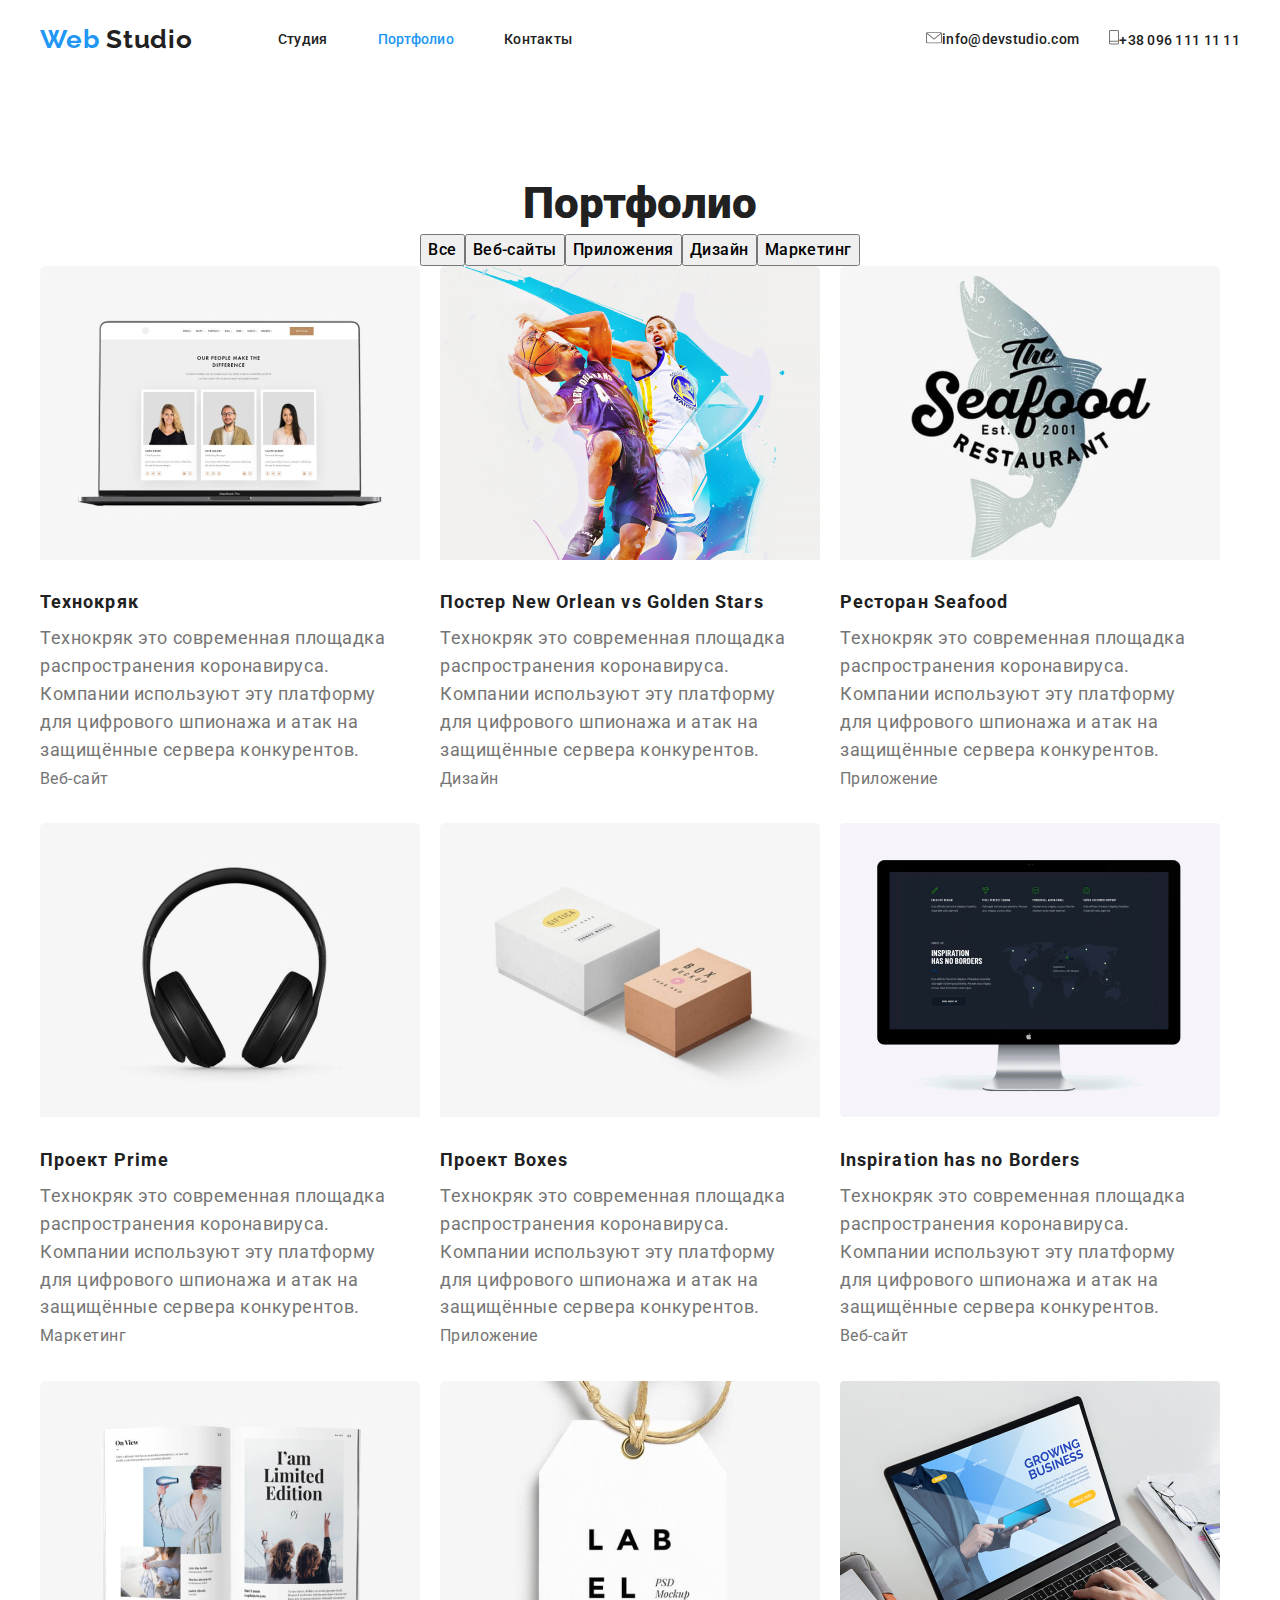
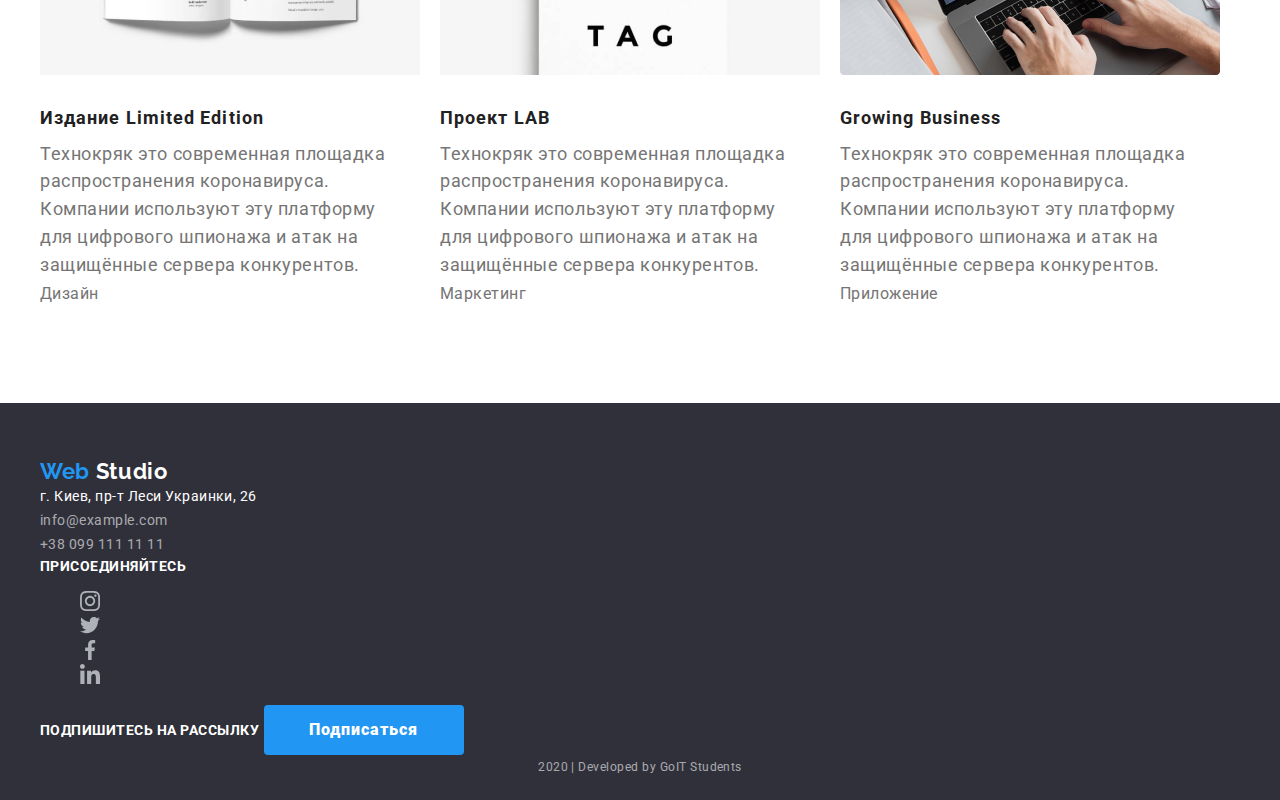
==== commit c9af9c6f: "Adding several styles" ====
--- a/portfolio.html
+++ b/portfolio.html
@@ -17,26 +17,28 @@
   <body>
     <!--Header-->
     <header class="header">
-      <!--Navigation-->
       <div class="container">
         <nav>
           <a href="" class="logo main"><span>Web</span> Studio</a>
           <ul class="site-nav">
-            <li><a href="./index.html">Студия</a></li>
-            <li><a href="" class="link current">Портфолио</a></li>
-            <li><a href="">Контакты</a></li>
+            <li class="item"><a href="./index.html">Студия</a></li>
+            <li class="item"><a href="" class="link current">Портфолио</a></li>
+            <li class="item"><a href="">Контакты</a></li>
           </ul>
         </nav>
         <ul class="connection">
-          <li>
-            <img src="./images/envelope.svg" alt="" /><a
-              href="mailto:http://info@devstudio.com"
-              >info@devstudio.com</a
+          <li class="items">
+            <a href="mailto:http://info@devstudio.com">
+              <img
+                src="./images/envelope.svg"
+                alt="Конверт"
+              />info@devstudio.com</a
             >
           </li>
-          <li>
-            <img src="./images/phone.svg" alt="" /><a href="tel:+380961111111"
-              >+38 096 111 11 11</a
+          <li class="items">
+            <a href="tel:+380961111111"
+              ><img src="./images/phone.svg" alt="Телефон" />+38 096 111 11
+              11</a
             >
           </li>
         </ul>
@@ -56,7 +58,7 @@
           </ul>
           <!--Our projects-->
           <ul class="projects">
-            <li>
+            <li class="items">
               <a href="">
                 <img src="./images/laptop.jpg" alt="laptop" />
                 <h3>Технокряк</h3>
@@ -68,7 +70,7 @@
                 <p class="first-paragraf">Веб-сайт</p>
               </a>
             </li>
-            <li>
+            <li class="items">
               <a href=""
                 ><img src="./images/basketboll.jpg" alt="basketboll" />
                 <h3>Постер New Orlean vs Golden Stars</h3>
@@ -80,7 +82,7 @@
                 <p class="first-paragraf">Дизайн</p>
               </a>
             </li>
-            <li>
+            <li class="items">
               <a href=""
                 ><img src="./images/seafood.jpg" alt="seafood" />
                 <h3>Ресторан Seafood</h3>
@@ -92,7 +94,7 @@
                 <p class="first-paragraf">Приложение</p>
               </a>
             </li>
-            <li>
+            <li class="items">
               <a href=""
                 ><img src="./images/headphone.jpg" alt="headphone" />
                 <h3>Проект Prime</h3>
@@ -104,7 +106,7 @@
                 <p class="first-paragraf">Маркетинг</p>
               </a>
             </li>
-            <li>
+            <li class="items">
               <a href=""
                 ><img src="./images/boxes.jpg" alt="boxes" />
                 <h3>Проект Boxes</h3>
@@ -116,7 +118,7 @@
                 <p class="first-paragraf">Приложение</p>
               </a>
             </li>
-            <li>
+            <li class="items">
               <a href=""
                 ><img src="./images/network.jpg" alt="network" />
                 <h3>Inspiration has no Borders</h3>
@@ -128,7 +130,7 @@
                 <p class="first-paragraf">Веб-сайт</p>
               </a>
             </li>
-            <li>
+            <li class="items">
               <a href=""
                 ><img src="./images/book.jpg" alt="book" />
                 <h3>Издание Limited Edition</h3>
@@ -140,7 +142,7 @@
                 <p class="first-paragraf">Дизайн</p>
               </a>
             </li>
-            <li>
+            <li class="items">
               <a href=""
                 ><img src="./images/label.jpg" alt="label" />
                 <h3>Проект LAB</h3>
@@ -152,7 +154,7 @@
                 <p class="first-paragraf">Маркетинг</p>
               </a>
             </li>
-            <li>
+            <li class="items">
               <a href=""
                 ><img src="./images/desktop.jpg" alt="desktop" />
                 <h3>Growing Business</h3>
--- a/css/styles.css
+++ b/css/styles.css
@@ -26,18 +26,17 @@
 *::after {
   box-sizing: inherit;
 }
-/*header li {
-  display: inline-block;
-  margin-right: 10px;
-}*/
-
+
+.header .container {
+  display: flex;
+  align-items: center;
+}
 .container {
   margin-left: auto;
   margin-right: auto;
   padding-left: 15px;
   padding-right: 15px;
   width: 1230px;
-  outline: 2px solid tomato;
 }
 /*body*/
 body {
@@ -62,6 +61,8 @@
   font-weight: bold;
 }
 .logo.main {
+  padding-top: 24px;
+  padding-bottom: 25px;
   font-size: 26px;
   line-height: 1.19;
 }
@@ -79,6 +80,18 @@
 /* navigtion */
 .site-nav a {
   color: var(--color-of-main-text);
+  display: block;
+  padding-top: 32px;
+  padding-bottom: 32px;
+}
+nav {
+  display: flex;
+}
+.site-nav .item {
+  margin-right: 50px;
+}
+.site-nav .item:last-child {
+  margin-right: 0px;
 }
 .site-nav {
   font-weight: 500;
@@ -86,7 +99,13 @@
   letter-spacing: 0.02em;
   line-height: 1.14;
   color: var(--akcent);
-}
+  display: flex;
+  margin-bottom: 0px;
+  margin-top: 0px;
+  margin-left: 85px;
+  padding: 0px;
+}
+
 .site-nav a:hover,
 .site-nav a:focus {
   color: var(--akcent);
@@ -107,8 +126,14 @@
   color: var(--akcent);
 }
 .connection {
-  margin-bottom: 0px;
-  margin-top: 0px;
+  display: flex;
+  margin-bottom: 0px;
+  margin-top: 0px;
+  padding: 0px;
+  margin-left: auto;
+}
+.connection .items + .items {
+  margin-left: 30px;
 }
 /* main part */
 
@@ -123,7 +148,9 @@
   margin-top: 0px;
 }
 .advantages-title {
-  margin-top: 0px;
+  display: flex;
+  margin-top: 0px;
+  margin-bottom: 0px;
   padding-left: 0px;
 }
 .advantages-title p {
@@ -133,6 +160,14 @@
 .advantages-title img {
   margin-bottom: 30px;
 }
+
+.advantages-title .items + .items {
+  margin-left: 30px;
+}
+.advantages-title .items {
+  width: 270px;
+}
+
 .section.advantage,
 .section.feathure,
 .section.team,
@@ -149,7 +184,7 @@
 .section.advantages {
   padding-top: 94px;
   padding-bottom: 94px;
-  outline: 2px solid tomato;
+
   margin-bottom: 0px;
 }
 
@@ -167,7 +202,6 @@
   text-align: center;
   color: var(--color-of-main-text);
   letter-spacing: 0.06em;
-  outline: 2px solid tomato;
 }
 .banner-title {
   font-weight: 900;
@@ -190,8 +224,6 @@
   padding: 10px 32px;
   display: inline-block;
   min-width: 200px;
-
-  outline: 2 px solid tomato;
 }
 button:hover,
 button:focus {
@@ -205,7 +237,12 @@
   font-size: 16px;
   line-height: 1.62;
 }
+.buttons .button + .button {
+  margin-left: 8px;
+}
 .buttons {
+  display: flex;
+  justify-content: center;
   padding-left: 0px;
   margin: 0px;
 }
@@ -243,9 +280,23 @@
   margin-top: 0px;
 }
 .projects {
-  margin: 0px;
-  padding: 0px;
-}
+  display: flex;
+  flex-wrap: wrap;
+  margin: 0px;
+  padding: 0px;
+}
+.projects .items {
+  width: 370px;
+  margin-right: 30px;
+  margin-bottom: 30px;
+}
+.projects .items:nth-child(3n) {
+  margin-right: 0px;
+}
+.projects .items:nth-last-child(-n + 3) {
+  margin-bottom: 0px;
+}
+
 .projects img {
   margin-bottom: 20px;
 }
@@ -270,7 +321,7 @@
 .section.feathure {
   padding-top: 94px;
   padding-bottom: 94px;
-  outline: 2px solid tomato;
+
   margin-bottom: 0px;
 }
 .section.feathure .section-title {
@@ -295,7 +346,7 @@
   background-color: var(--second-color-background);
   padding-top: 94px;
   padding-bottom: 94px;
-  outline: 2px solid tomato;
+
   margin-bottom: 0px;
 }
 .section.team ul {
@@ -342,7 +393,7 @@
 .section.clients {
   padding-top: 94px;
   padding-bottom: 94px;
-  outline: 2px solid tomato;
+
   margin-bottom: 0px;
 }
 .section.clients ul {
@@ -388,11 +439,9 @@
 .section-portfolio {
   padding-top: 94px;
   padding-bottom: 94px;
-  outline: 2px solid tomato;
 }
 footer {
   background-color: var(--background-footer);
   padding-top: 56px;
   padding-bottom: 21px;
-  outline: 2px solid tomato;
-}
+}
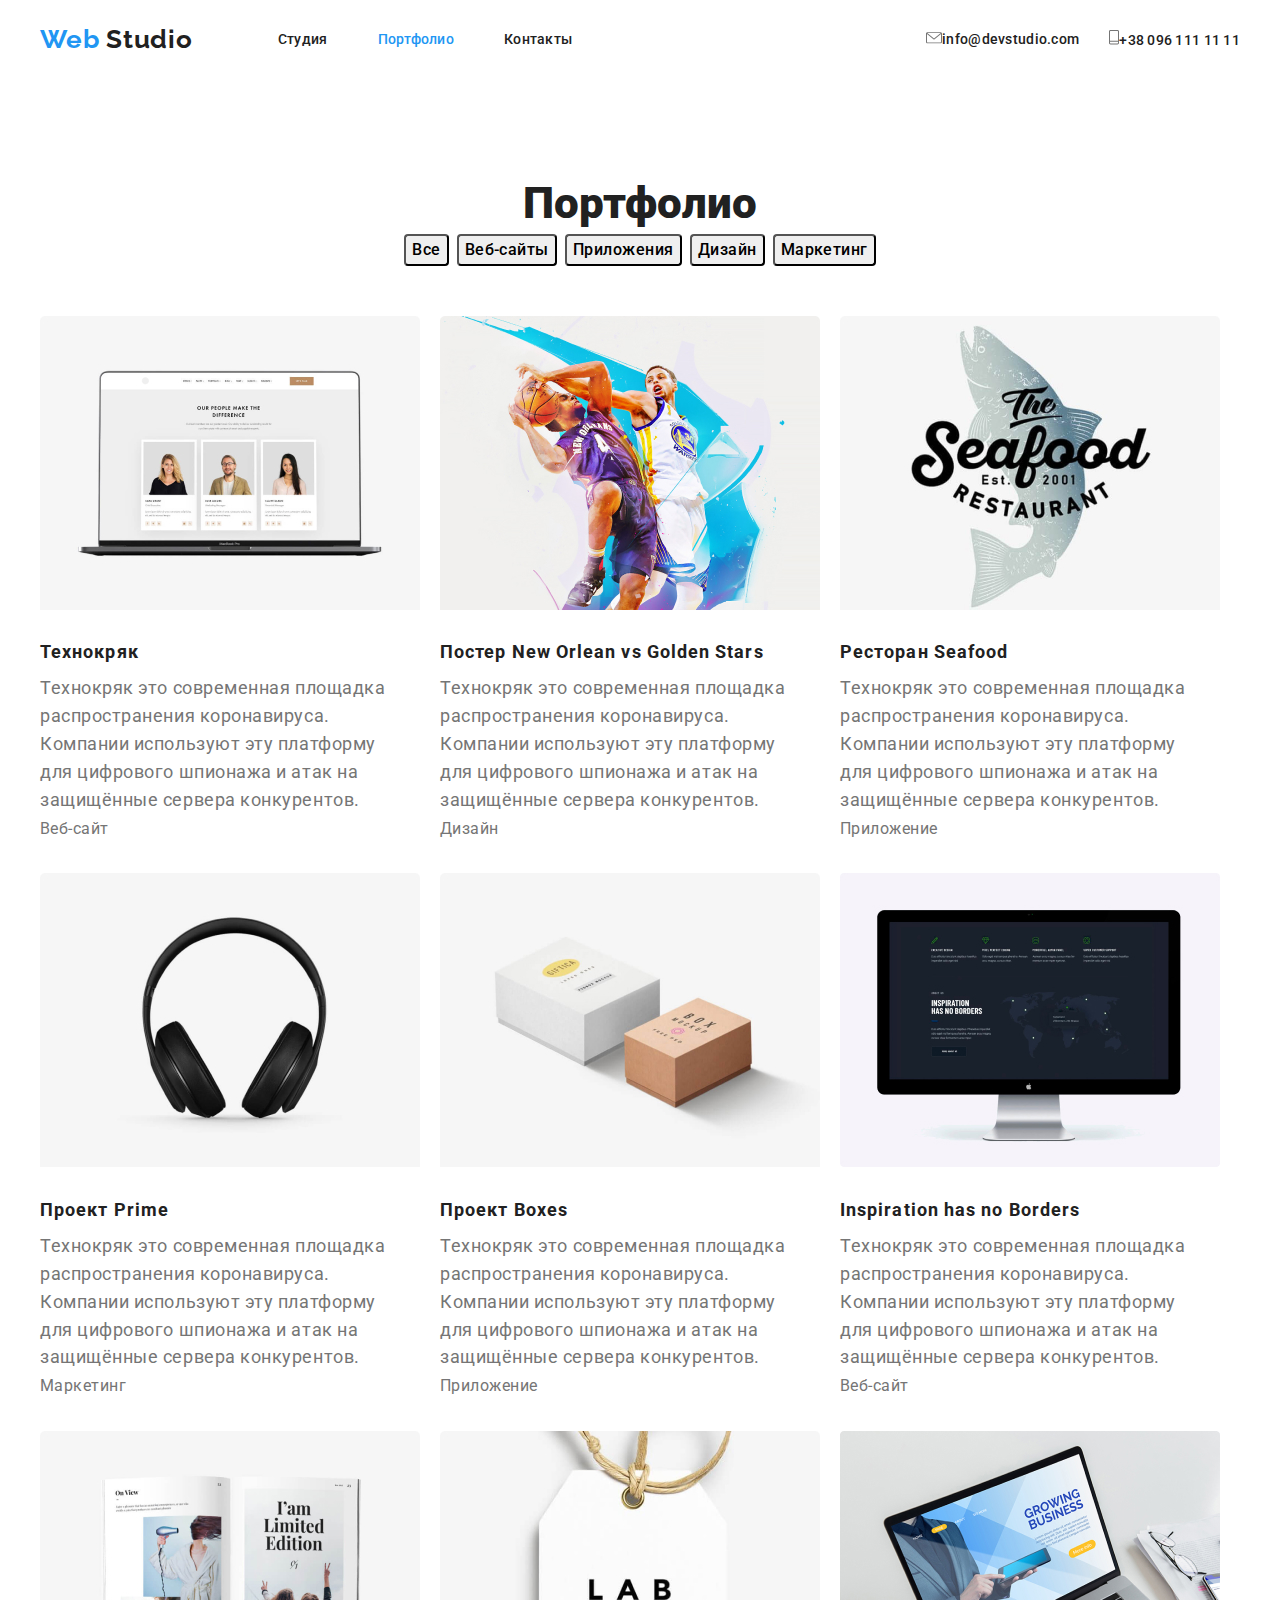
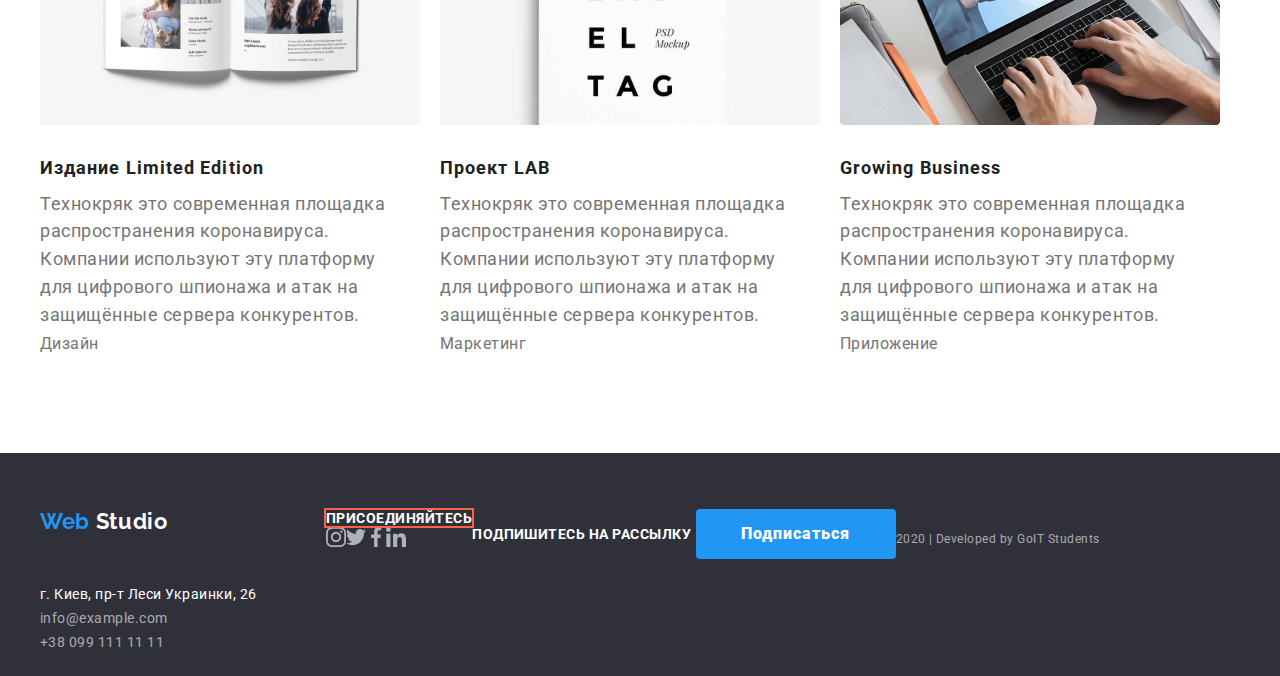
==== commit bdf48065: "Adding all sections without footer" ====
--- a/portfolio.html
+++ b/portfolio.html
@@ -172,8 +172,8 @@
     </main>
     <!--Footer-->
     <footer>
-      <div class="container">
-        <div>
+      <div class="container-footer">
+        <div class="address">
           <a href="" class="logo secondary"
             ><span>Web</span><span class="span"> Studio</span></a
           >
@@ -184,25 +184,25 @@
             <a href="" class="address-second">+38 099 111 11 11</a>
           </address>
         </div>
-        <div>
+        <div class="connect">
           <b>Присоединяйтесь</b>
-          <ul>
-            <li>
+          <ul class="connect-icon">
+            <li class="icon">
               <a href="" class="icon"
                 ><img src="./images/instagram2.svg" alt="Instagram"
               /></a>
             </li>
-            <li>
+            <li class="icon">
               <a href="" class="icon"
                 ><img src="./images/twitter1.svg" alt="Twitter"
               /></a>
             </li>
-            <li>
+            <li class="icon">
               <a href="" class="icon"
                 ><img src="./images/facebook1.svg" alt="Facebook"
               /></a>
             </li>
-            <li>
+            <li class="icon">
               <a href="" class="icon"
                 ><img src="./images/linkedin1.svg" alt="in"
               /></a>
--- a/css/styles.css
+++ b/css/styles.css
@@ -69,6 +69,7 @@
 .logo.secondary {
   font-size: 22px;
   line-height: 1.18;
+  margin-bottom: 10px;
 }
 span {
   color: var(--akcent);
@@ -232,19 +233,21 @@
 }
 button {
   font-family: roboto, sans-serif;
+  border-radius: 4px;
   letter-spacing: 0.03em;
   font-weight: 500;
   font-size: 16px;
   line-height: 1.62;
 }
-.buttons .button + .button {
+.buttons li + li {
   margin-left: 8px;
 }
 .buttons {
   display: flex;
   justify-content: center;
   padding-left: 0px;
-  margin: 0px;
+  margin-bottom: 50px;
+  margin-top: 0px;
 }
 .icon:hover,
 .icon:focus {
@@ -263,8 +266,12 @@
   text-align: center;
 }
 .feathure-title {
-  margin-top: 0px;
-  margin-bottom: 0px;
+  display: flex;
+  margin-top: 0px;
+  margin-bottom: 0px;
+}
+.feathure-title .item + .item {
+  margin-left: 30px;
 }
 
 /*In general hear shold have been the second page*/
@@ -337,6 +344,9 @@
   margin: 0px;
 }
 .section.feathure p {
+  text-align: center;
+  background-color: rgba(47, 48, 58, 0.8);
+  color: var(--white-color);
   font-weight: bold;
   font-size: 14px;
   line-height: 1.14;
@@ -349,6 +359,12 @@
 
   margin-bottom: 0px;
 }
+.team-title {
+  display: flex;
+}
+.team-title .item + .item {
+  margin-left: 30px;
+}
 .section.team ul {
   padding: 0px;
   margin: 0px;
@@ -362,7 +378,12 @@
   margin-top: 0px;
   color: var(--color-of-main-text);
 }
+.logotips {
+  display: flex;
+  justify-content: space-evenly;
+}
 .section.team .own-name {
+  text-align: center;
   font-weight: 500;
   font-size: 16px;
   line-height: 1.18;
@@ -372,6 +393,7 @@
   margin-top: 0px;
 }
 .section.team .own-skills {
+  text-align: center;
   font-weight: normal;
   font-size: 16px;
   line-height: 1.18;
@@ -396,11 +418,15 @@
 
   margin-bottom: 0px;
 }
-.section.clients ul {
-  padding: 0px;
-  margin: 0px;
+.section.clients .item {
+  display: flex;
+  padding-left: 0px;
+}
+.item .item-box + .item-box {
+  margin-left: 30px;
 }
 address {
+  padding-top: 48px;
   font-weight: normal;
   font-size: 14px;
   line-height: 1.71;
@@ -427,6 +453,8 @@
   color: var(--footer-text);
   margin-top: 0px;
   margin-bottom: 0px;
+  padding-top: 18px;
+  padding-bottom: 21px;
 }
 .main-name {
   font-weight: 900;
@@ -440,8 +468,30 @@
   padding-top: 94px;
   padding-bottom: 94px;
 }
+
 footer {
   background-color: var(--background-footer);
   padding-top: 56px;
   padding-bottom: 21px;
 }
+.container-footer {
+  width: 1230px;
+  padding-left: 15px;
+  padding-right: 15px;
+  margin-right: auto;
+  margin-left: auto;
+  display: flex;
+}
+.connect-icon {
+  display: flex;
+  margin-top: 0px;
+  margin-bottom: 0px;
+  padding-left: 0px;
+}
+.connect {
+  margin-left: 69px;
+}
+.connect b {
+  margin-bottom: 21px;
+  outline: 2px solid tomato;
+}
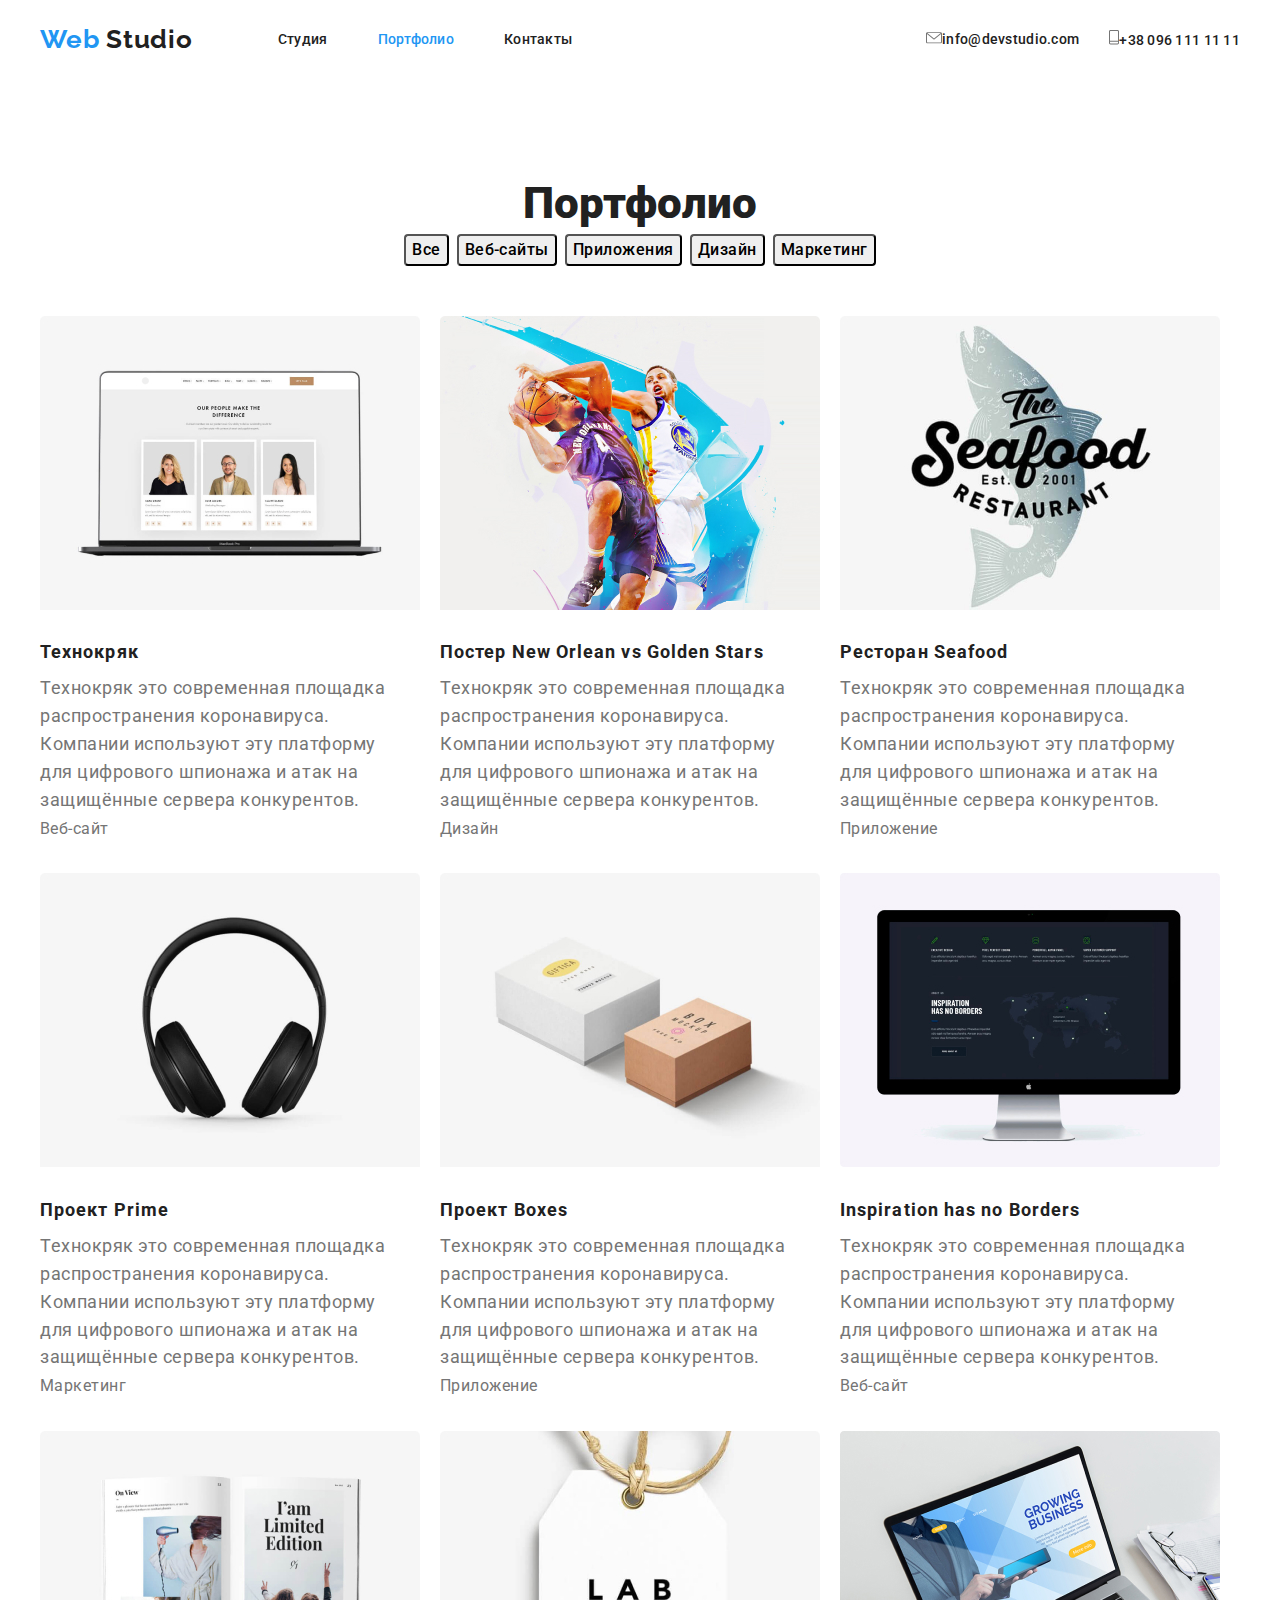
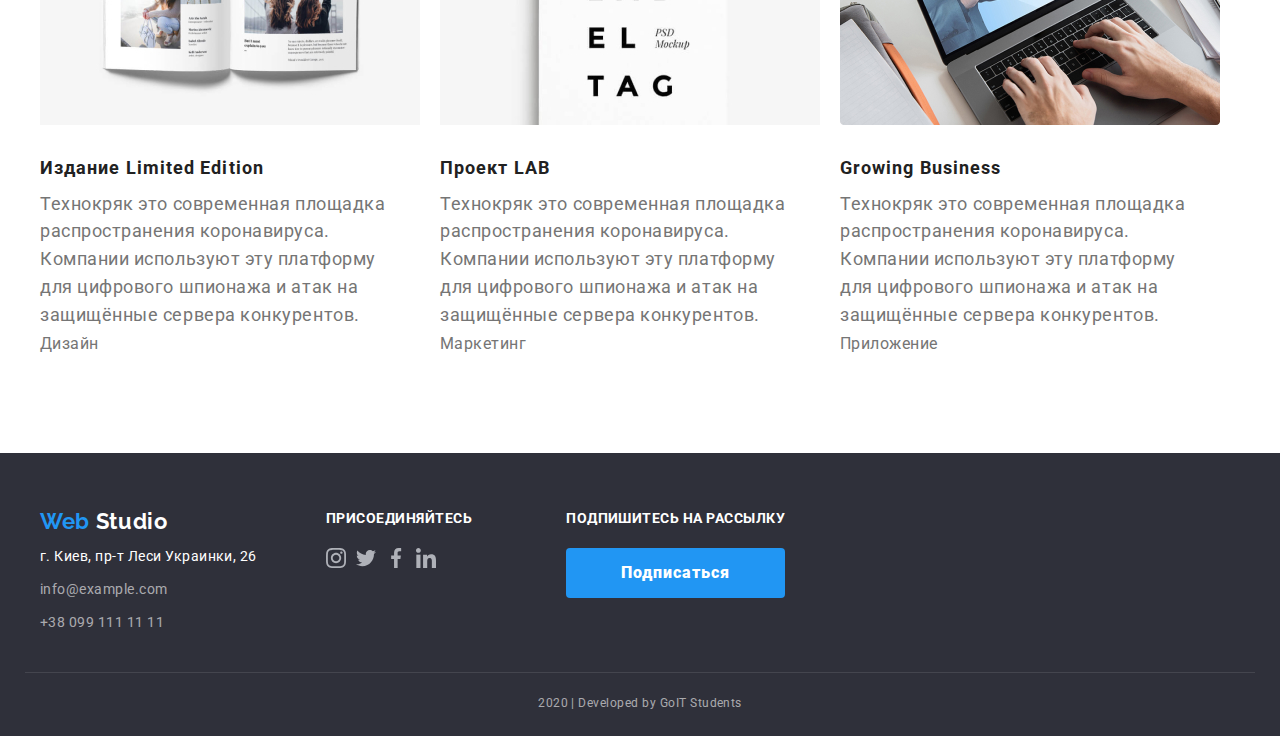
==== commit 260d5bce: "Adding stules for buttoms" ====
--- a/portfolio.html
+++ b/portfolio.html
@@ -173,7 +173,7 @@
     <!--Footer-->
     <footer>
       <div class="container-footer">
-        <div class="address">
+        <div class="location">
           <a href="" class="logo secondary"
             ><span>Web</span><span class="span"> Studio</span></a
           >
@@ -209,12 +209,12 @@
             </li>
           </ul>
         </div>
-        <div>
+        <div class="sending">
           <b>Подпишитесь на рассылку</b>
           <a href="" class="buttom primary">Подписаться</a>
         </div>
-        <p class="goit">2020 | Developed by GoIT Students</p>
       </div>
+      <p class="goit">2020 | Developed by GoIT Students</p>
     </footer>
   </body>
 </html>
--- a/css/styles.css
+++ b/css/styles.css
@@ -67,6 +67,7 @@
   line-height: 1.19;
 }
 .logo.secondary {
+  display: inline-block;
   font-size: 22px;
   line-height: 1.18;
   margin-bottom: 10px;
@@ -203,6 +204,7 @@
   text-align: center;
   color: var(--color-of-main-text);
   letter-spacing: 0.06em;
+  ou
 }
 .banner-title {
   font-weight: 900;
@@ -223,14 +225,48 @@
   line-height: 1.87;
   border-radius: 4px;
   padding: 10px 32px;
+  display: block;
+  min-width: 200px;
+}
+.buttom.primarys {
   display: inline-block;
+  color: var(--white-color);
+  background-color: var(--akcent);
+  letter-spacing: 0.06em;
+  font-weight: 900;
+  font-size: 16px;
+  text-align: center;
+  line-height: 1.87;
+  border-radius: 4px;
+  padding: 10px 32px;
   min-width: 200px;
 }
+
 button:hover,
 button:focus {
   color: var(--white-color);
   background-color: var(--akcent);
-}
+}*/
+
+
+.buttom-secondary {
+  font-style: normal;
+  font-weight: 900;
+  font-size: 16px;
+  line-height: 1.87px;
+  letter-spacing: 0.06em;
+  color: var(--white-color);
+  background-color: var(--akcent);
+  border-radius: 4px;
+  padding: 10px 32px;
+  min-width: 200px;
+}
+.buttom-secondary:hover,
+.buttom-secondary:focus {
+  color: var(--akcent);
+  background-color: var(--white-color);
+}
+
 button {
   font-family: roboto, sans-serif;
   border-radius: 4px;
@@ -426,7 +462,6 @@
   margin-left: 30px;
 }
 address {
-  padding-top: 48px;
   font-weight: normal;
   font-size: 14px;
   line-height: 1.71;
@@ -434,9 +469,13 @@
   color: var(--footer-text);
 }
 address .address-first {
+  display: inline-block;
+  margin-bottom: 9px;
   color: var(--white-color);
 }
 address .address-second {
+  display: inline-block;
+  margin-bottom: 9px;
   color: var(--footer-text);
 }
 div b {
@@ -446,6 +485,7 @@
   text-transform: uppercase;
 }
 .goit {
+  display: block;
   text-align: center;
   font-weight: normal;
   font-size: 12px;
@@ -454,7 +494,7 @@
   margin-top: 0px;
   margin-bottom: 0px;
   padding-top: 18px;
-  padding-bottom: 21px;
+  /*padding-bottom: 21px;*/
 }
 .main-name {
   font-weight: 900;
@@ -475,9 +515,11 @@
   padding-bottom: 21px;
 }
 .container-footer {
+  border-bottom: 1px solid rgba(255, 255, 255, 0.1);
   width: 1230px;
   padding-left: 15px;
   padding-right: 15px;
+  padding-bottom: 28px;
   margin-right: auto;
   margin-left: auto;
   display: flex;
@@ -488,10 +530,23 @@
   margin-bottom: 0px;
   padding-left: 0px;
 }
+.connect-icon .icon + .icon {
+  margin-left: 10px;
+}
 .connect {
   margin-left: 69px;
 }
 .connect b {
+  display: inline-block;
   margin-bottom: 21px;
-  outline: 2px solid tomato;
-}
+}
+.location {
+  margin-right: ;
+}
+.sending {
+  margin-left: 94px;
+}
+.sending b {
+  display: inline-block;
+  margin-bottom: 21px;
+}
